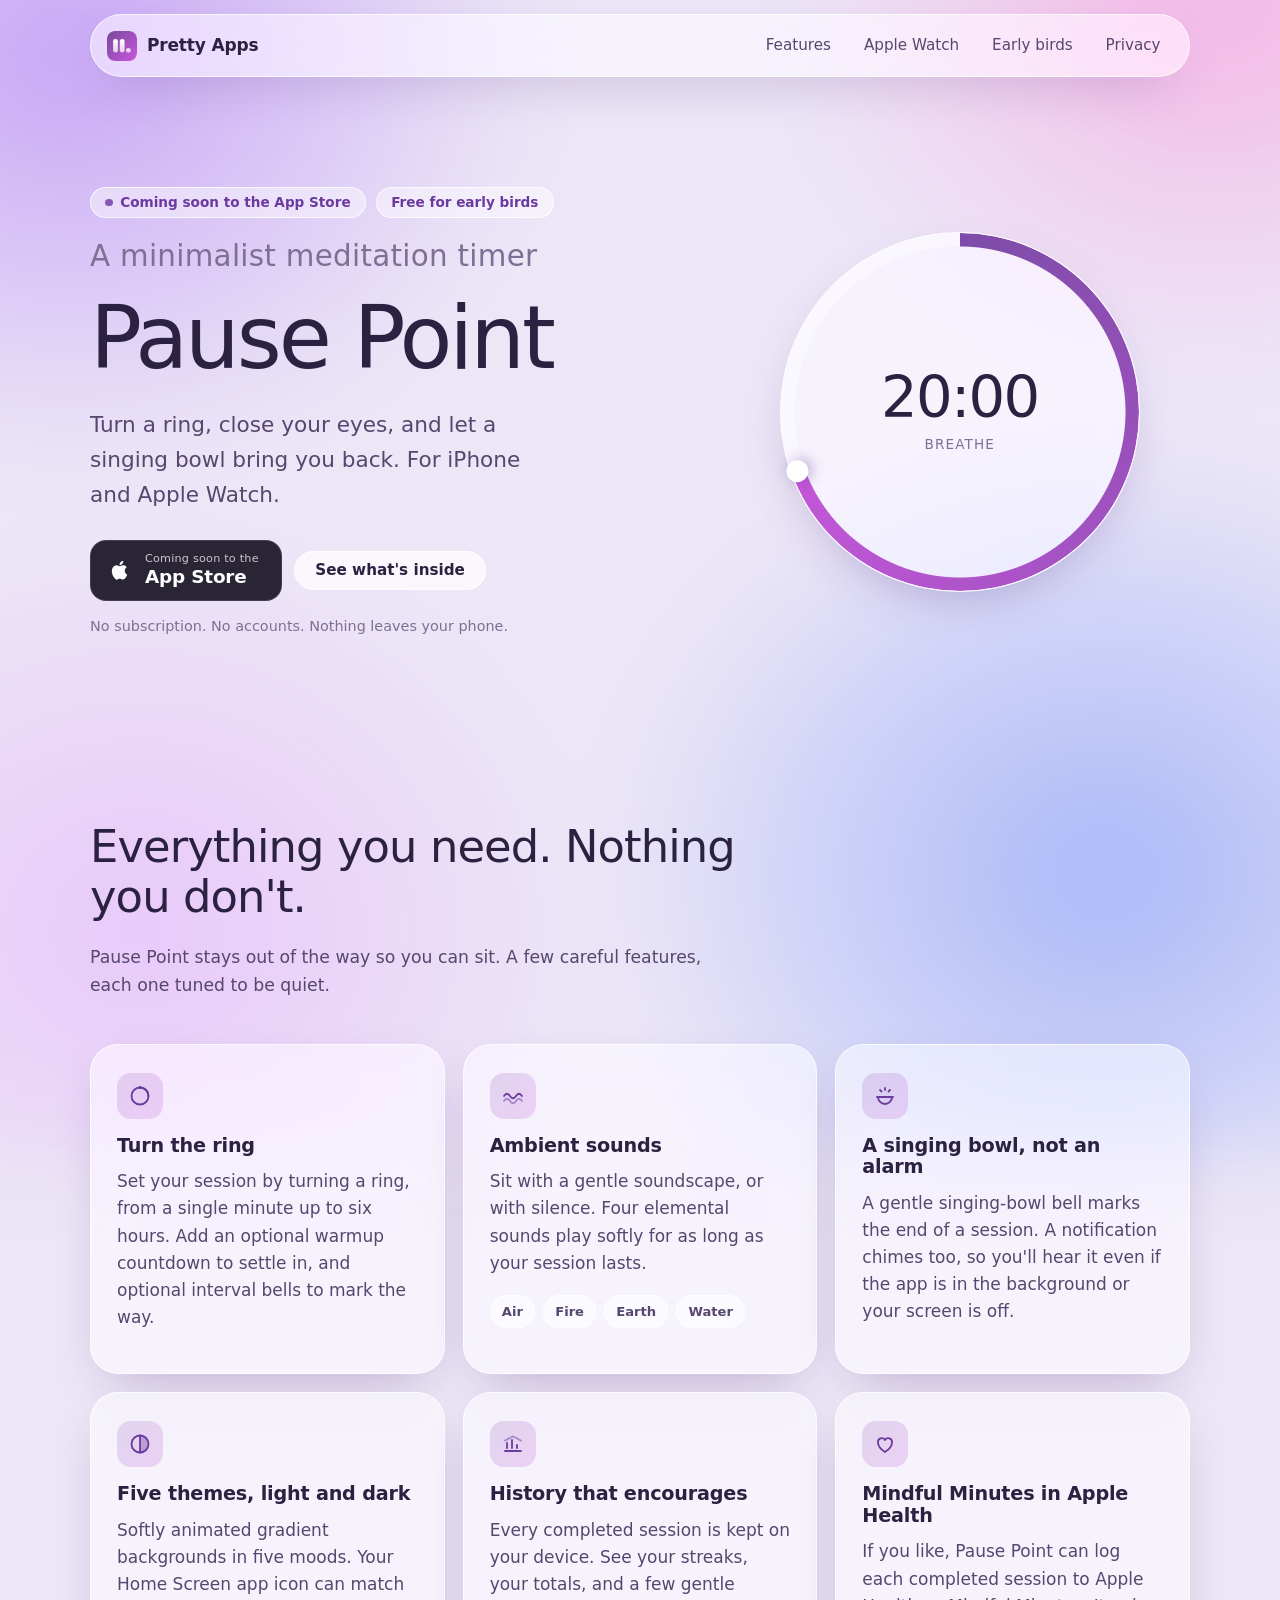
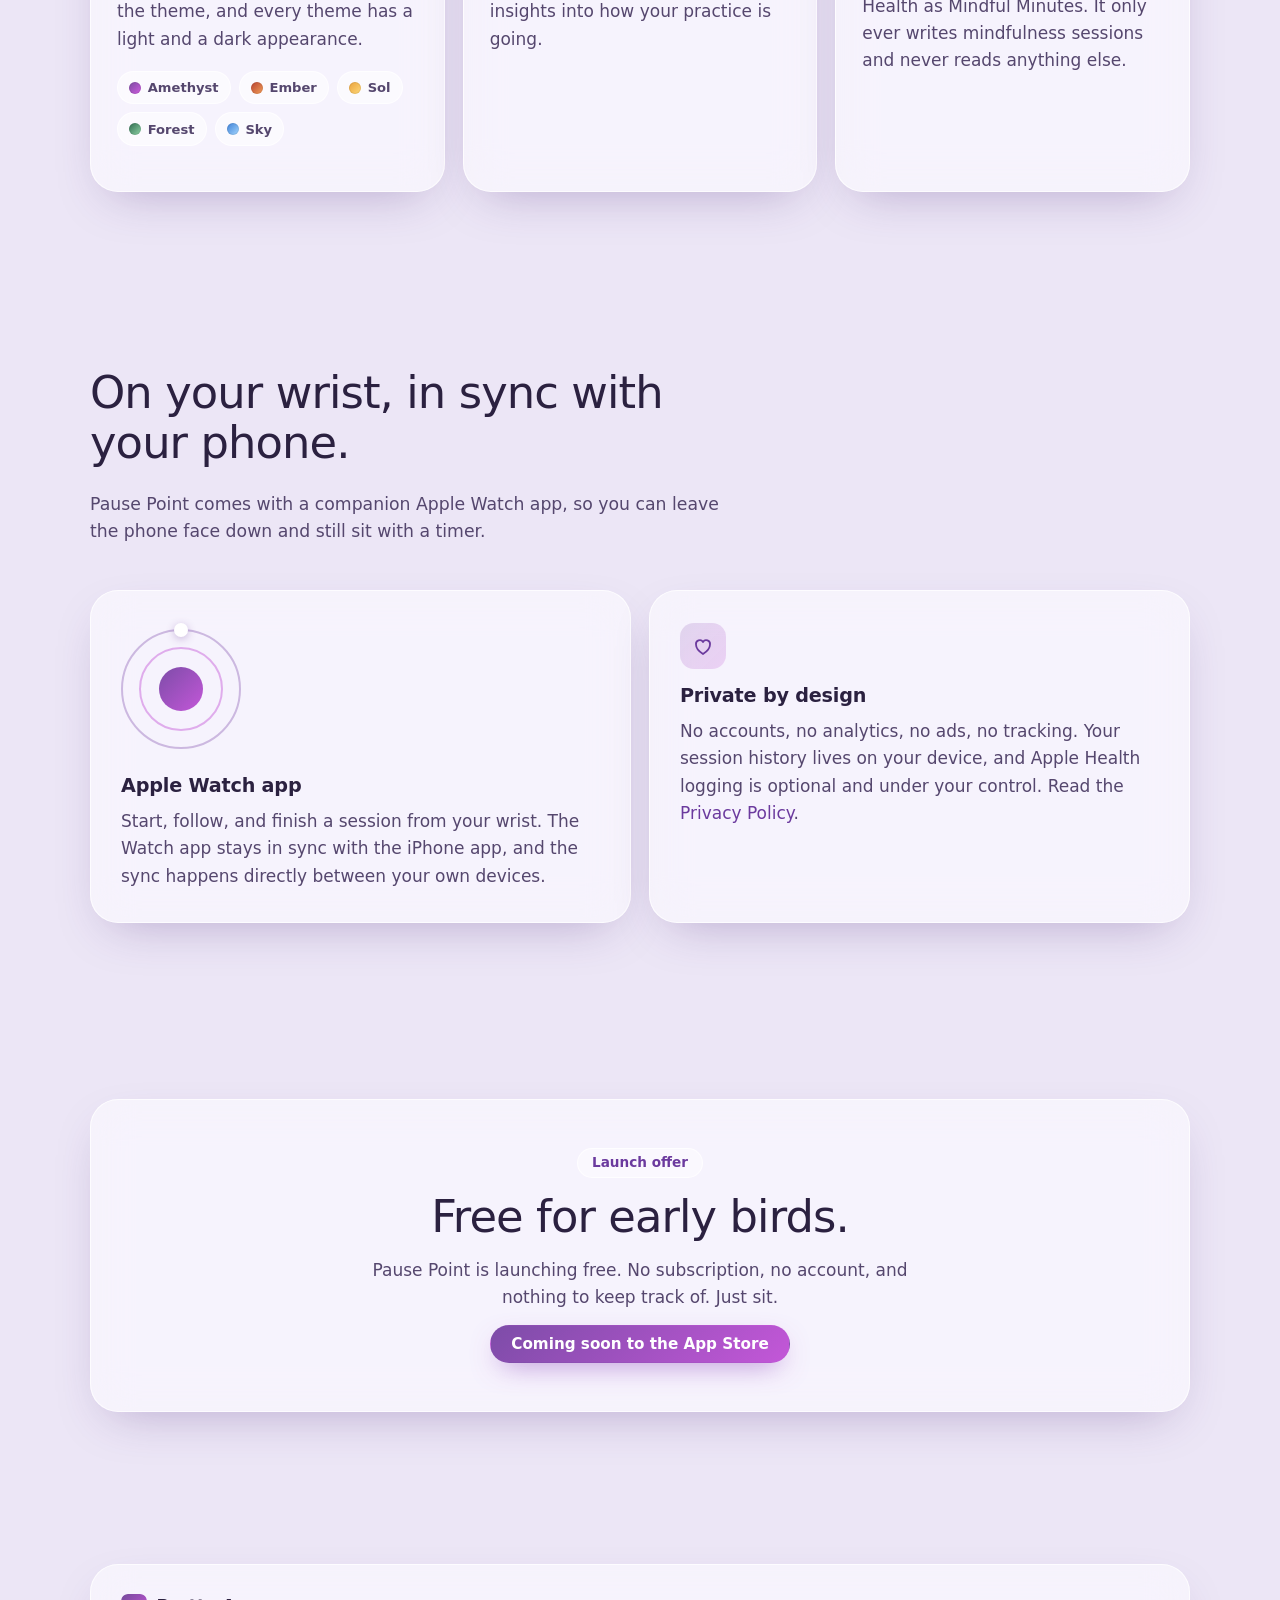
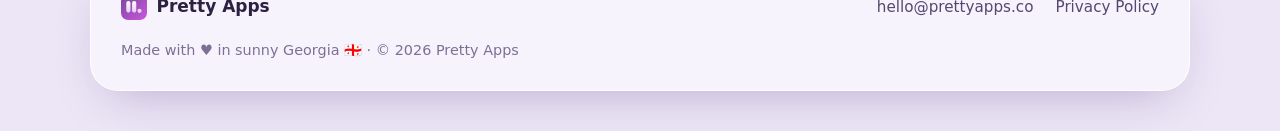
==== index.html @ 63fe417e "Add Pretty Apps site: Pause Point home, privacy policy, 404 Static HTML + CSS marketing site for pre" ====
<!DOCTYPE html>
<html lang="en">
<head>
  <meta charset="utf-8">
  <meta name="viewport" content="width=device-width, initial-scale=1, viewport-fit=cover">
  <title>Pause Point — a minimalist meditation timer for iPhone and Apple Watch · Pretty Apps</title>
  <meta name="description" content="Pause Point is a quiet, minimalist meditation timer for iPhone and Apple Watch. Turn a ring to set your session, add gentle bells and ambient sounds, and let a singing bowl bring you back. Free for early birds.">
  <meta name="theme-color" content="#ece6f6" media="(prefers-color-scheme: light)">
  <meta name="theme-color" content="#1a1327" media="(prefers-color-scheme: dark)">
  <link rel="canonical" href="https://prettyapps.co/">

  <meta property="og:type" content="website">
  <meta property="og:site_name" content="Pretty Apps">
  <meta property="og:title" content="Pause Point — a minimalist meditation timer">
  <meta property="og:description" content="Turn a ring, breathe, and let a singing bowl bring you back. A calm meditation timer for iPhone and Apple Watch. Free for early birds.">
  <meta property="og:url" content="https://prettyapps.co/">
  <meta property="og:image" content="https://prettyapps.co/assets/og-image.png">
  <meta property="og:image:width" content="1200">
  <meta property="og:image:height" content="630">
  <meta name="twitter:card" content="summary_large_image">
  <meta name="twitter:title" content="Pause Point — a minimalist meditation timer">
  <meta name="twitter:description" content="A calm meditation timer for iPhone and Apple Watch. Free for early birds.">
  <meta name="twitter:image" content="https://prettyapps.co/assets/og-image.png">

  <link rel="icon" href="assets/favicon.svg" type="image/svg+xml">
  <link rel="apple-touch-icon" href="assets/apple-touch-icon.png">
  <link rel="stylesheet" href="styles.css">
</head>
<body>
  <div class="mesh" aria-hidden="true"></div>

  <header class="site-header">
    <div class="wrap">
      <nav class="nav glass" id="nav" aria-label="Primary">
        <a class="brand" href="/">
          <img class="brand__mark" src="assets/icon.svg" alt="" width="30" height="30">
          <span>Pretty Apps</span>
        </a>
        <button class="nav__toggle" type="button" aria-expanded="false" aria-controls="nav-links" aria-label="Toggle menu">
          <svg class="icon-menu" viewBox="0 0 24 24" fill="none" stroke="currentColor" stroke-width="2" stroke-linecap="round" aria-hidden="true"><path d="M4 7h16M4 12h16M4 17h16"/></svg>
          <svg class="icon-close" viewBox="0 0 24 24" fill="none" stroke="currentColor" stroke-width="2" stroke-linecap="round" aria-hidden="true"><path d="M6 6l12 12M18 6L6 18"/></svg>
        </button>
        <ul class="nav__links" id="nav-links">
          <li><a href="#features">Features</a></li>
          <li><a href="#watch">Apple Watch</a></li>
          <li><a href="#early-birds">Early birds</a></li>
          <li><a href="privacy.html">Privacy</a></li>
        </ul>
      </nav>
    </div>
  </header>

  <main>
    <!-- Hero -->
    <section class="hero" aria-labelledby="hero-title">
      <div class="wrap hero__grid">
        <div>
          <div class="hero__eyebrow">
            <span class="pill pill--soft"><span class="badge-dot" aria-hidden="true"></span>Coming soon to the App Store</span>
            <span class="pill pill--soft">Free for early birds</span>
          </div>
          <h1 class="hero__title" id="hero-title">
            <small>A minimalist meditation timer</small>
            Pause Point
          </h1>
          <p class="lede">Turn a ring, close your eyes, and let a singing bowl bring you back. For iPhone and Apple Watch.</p>

          <div class="hero__actions">
            <!--
              When Pause Point is live on the App Store, replace the href below with
              the real link (https://apps.apple.com/app/id…) and remove aria-disabled.
            -->
            <a id="app-store-link" class="store-badge" href="#" aria-disabled="true" role="link">
              <svg viewBox="0 0 24 24" fill="currentColor" aria-hidden="true"><path d="M16.37 12.7c-.02-2.2 1.8-3.26 1.88-3.31-1.03-1.5-2.62-1.71-3.19-1.73-1.36-.14-2.65.8-3.34.8-.69 0-1.75-.78-2.88-.76-1.48.02-2.85.86-3.61 2.19-1.54 2.67-.39 6.63 1.11 8.8.73 1.06 1.6 2.25 2.75 2.2 1.1-.04 1.52-.71 2.85-.71 1.33 0 1.71.71 2.88.69 1.19-.02 1.94-1.08 2.67-2.14.84-1.23 1.19-2.42 1.21-2.48-.03-.01-2.32-.89-2.33-3.55zM14.18 6.24c.6-.74 1.01-1.76.9-2.78-.87.04-1.93.58-2.55 1.31-.56.65-1.05 1.7-.92 2.7.97.07 1.96-.49 2.57-1.23z"/></svg>
              <span class="store-badge__text">
                <span class="store-badge__small">Coming soon to the</span>
                <span class="store-badge__big">App Store</span>
              </span>
            </a>
            <a class="pill pill--ghost" href="#features">See what's inside</a>
          </div>
          <p class="hero__note">No subscription. No accounts. Nothing leaves your phone.</p>
        </div>

        <div class="hero__visual" aria-hidden="true">
          <div class="ring glass">
            <div class="ring__track"></div>
            <div class="ring__sweep"></div>
            <div class="ring__knob"></div>
            <div class="ring__face">
              <div class="ring__time">20:00</div>
              <div class="ring__label">Breathe</div>
            </div>
          </div>
        </div>
      </div>
    </section>

    <!-- Features -->
    <section class="section" id="features" aria-labelledby="features-title">
      <div class="wrap">
        <div class="section__head">
          <h2 id="features-title">Everything you need. Nothing you don't.</h2>
          <p>Pause Point stays out of the way so you can sit. A few careful features, each one tuned to be quiet.</p>
        </div>

        <div class="grid">
          <article class="card glass">
            <div class="card__icon" aria-hidden="true">
              <svg viewBox="0 0 24 24" fill="none" stroke="currentColor" stroke-width="1.8" stroke-linecap="round"><circle cx="12" cy="12" r="8.5"/><path d="M12 3.5a8.5 8.5 0 0 1 8.5 8.5"/><circle cx="12" cy="3.5" r="1.4" fill="currentColor" stroke="none"/></svg>
            </div>
            <h3>Turn the ring</h3>
            <p>Set your session by turning a ring, from a single minute up to six hours. Add an optional warmup countdown to settle in, and optional interval bells to mark the way.</p>
          </article>

          <article class="card glass">
            <div class="card__icon" aria-hidden="true">
              <svg viewBox="0 0 24 24" fill="none" stroke="currentColor" stroke-width="1.8" stroke-linecap="round"><path d="M3 12c2-3 4-3 6 0s4 3 6 0 4-3 6 0"/><path d="M3 17c2-3 4-3 6 0s4 3 6 0 4-3 6 0" opacity=".5"/></svg>
            </div>
            <h3>Ambient sounds</h3>
            <p>Sit with a gentle soundscape, or with silence. Four elemental sounds play softly for as long as your session lasts.</p>
            <ul class="chips" aria-label="Available sounds">
              <li>Air</li><li>Fire</li><li>Earth</li><li>Water</li>
            </ul>
          </article>

          <article class="card glass">
            <div class="card__icon" aria-hidden="true">
              <svg viewBox="0 0 24 24" fill="none" stroke="currentColor" stroke-width="1.8" stroke-linecap="round"><path d="M5 13a7 7 0 0 0 14 0H5z"/><path d="M4 13h16"/><path d="M12 6v-2"/><path d="M8.5 7.5 7 6"/><path d="M15.5 7.5 17 6"/></svg>
            </div>
            <h3>A singing bowl, not an alarm</h3>
            <p>A gentle singing-bowl bell marks the end of a session. A notification chimes too, so you'll hear it even if the app is in the background or your screen is off.</p>
          </article>

          <article class="card glass">
            <div class="card__icon" aria-hidden="true">
              <svg viewBox="0 0 24 24" fill="none" stroke="currentColor" stroke-width="1.8" stroke-linecap="round"><circle cx="12" cy="12" r="8.5"/><path d="M12 3.5v17"/><path d="M12 3.5a8.5 8.5 0 0 1 0 17" fill="currentColor" stroke="none" opacity=".35"/></svg>
            </div>
            <h3>Five themes, light and dark</h3>
            <p>Softly animated gradient backgrounds in five moods. Your Home Screen app icon can match the theme, and every theme has a light and a dark appearance.</p>
            <ul class="chips" aria-label="Themes">
              <li><span class="swatch swatch--amethyst" aria-hidden="true"></span>Amethyst</li>
              <li><span class="swatch swatch--ember" aria-hidden="true"></span>Ember</li>
              <li><span class="swatch swatch--sol" aria-hidden="true"></span>Sol</li>
              <li><span class="swatch swatch--forest" aria-hidden="true"></span>Forest</li>
              <li><span class="swatch swatch--sky" aria-hidden="true"></span>Sky</li>
            </ul>
          </article>

          <article class="card glass">
            <div class="card__icon" aria-hidden="true">
              <svg viewBox="0 0 24 24" fill="none" stroke="currentColor" stroke-width="1.8" stroke-linecap="round"><path d="M4 19h16"/><path d="M6 16v-5"/><path d="M11 16V8"/><path d="M16 16v-3"/><path d="M4 8.5C7 7 9 5.5 12 4.5c3 1 5 2.5 8 4" opacity=".5"/></svg>
            </div>
            <h3>History that encourages</h3>
            <p>Every completed session is kept on your device. See your streaks, your totals, and a few gentle insights into how your practice is going.</p>
          </article>

          <article class="card glass">
            <div class="card__icon" aria-hidden="true">
              <svg viewBox="0 0 24 24" fill="none" stroke="currentColor" stroke-width="1.8" stroke-linecap="round" stroke-linejoin="round"><path d="M12 20s-7-4.4-7-9.5A3.8 3.8 0 0 1 12 8a3.8 3.8 0 0 1 7 2.5C19 15.6 12 20 12 20z"/></svg>
            </div>
            <h3>Mindful Minutes in Apple Health</h3>
            <p>If you like, Pause Point can log each completed session to Apple Health as Mindful Minutes. It only ever writes mindfulness sessions and never reads anything else.</p>
          </article>
        </div>
      </div>
    </section>

    <!-- Watch + Health -->
    <section class="section" id="watch" aria-labelledby="watch-title">
      <div class="wrap">
        <div class="section__head">
          <h2 id="watch-title">On your wrist, in sync with your phone.</h2>
          <p>Pause Point comes with a companion Apple Watch app, so you can leave the phone face down and still sit with a timer.</p>
        </div>

        <div class="split">
          <article class="card glass">
            <div class="orbit" aria-hidden="true">
              <span class="orbit__c"></span>
              <span class="orbit__c"></span>
              <span class="orbit__c"></span>
              <span class="orbit__dot"></span>
            </div>
            <h3>Apple Watch app</h3>
            <p>Start, follow, and finish a session from your wrist. The Watch app stays in sync with the iPhone app, and the sync happens directly between your own devices.</p>
          </article>

          <article class="card glass">
            <div class="card__icon" aria-hidden="true">
              <svg viewBox="0 0 24 24" fill="none" stroke="currentColor" stroke-width="1.8" stroke-linecap="round" stroke-linejoin="round"><path d="M12 20s-7-4.4-7-9.5A3.8 3.8 0 0 1 12 8a3.8 3.8 0 0 1 7 2.5C19 15.6 12 20 12 20z"/></svg>
            </div>
            <h3>Private by design</h3>
            <p>No accounts, no analytics, no ads, no tracking. Your session history lives on your device, and Apple Health logging is optional and under your control. Read the <a href="privacy.html">Privacy Policy</a>.</p>
          </article>
        </div>
      </div>
    </section>

    <!-- Early birds -->
    <section class="section" id="early-birds" aria-labelledby="early-title">
      <div class="wrap">
        <div class="callout glass">
          <span class="pill pill--soft">Launch offer</span>
          <h2 id="early-title">Free for early birds.</h2>
          <p>Pause Point is launching free. No subscription, no account, and nothing to keep track of. Just sit.</p>
          <a class="pill pill--primary" href="#app-store-link">Coming soon to the App Store</a>
        </div>
      </div>
    </section>
  </main>

  <footer class="site-footer">
    <div class="wrap">
      <div class="footer glass">
        <div class="footer__brand">
          <img src="assets/icon.svg" alt="" width="26" height="26" style="border-radius:7px">
          <span>Pretty Apps</span>
        </div>
        <ul class="footer__links">
          <li><a href="mailto:hello@prettyapps.co">hello@prettyapps.co</a></li>
          <li><a href="privacy.html">Privacy Policy</a></li>
        </ul>
        <p class="footer__made">Made with ♥ in sunny Georgia 🇬🇪 · © <span id="year">2026</span> Pretty Apps</p>
      </div>
    </div>
  </footer>

  <script>
    (function () {
      var nav = document.getElementById('nav');
      var btn = nav.querySelector('.nav__toggle');
      btn.addEventListener('click', function () {
        var open = nav.classList.toggle('is-open');
        btn.setAttribute('aria-expanded', open ? 'true' : 'false');
      });
      nav.querySelectorAll('.nav__links a').forEach(function (a) {
        a.addEventListener('click', function () {
          nav.classList.remove('is-open');
          btn.setAttribute('aria-expanded', 'false');
        });
      });
      document.getElementById('year').textContent = new Date().getFullYear();
    })();
  </script>
</body>
</html>
---- styles.css ----
/* ==========================================================================
   Pretty Apps — shared stylesheet
   Pure CSS, no build step. System font stacks only.
   ========================================================================== */

:root {
  --font: ui-rounded, -apple-system, BlinkMacSystemFont, "SF Pro Rounded", "SF Pro Text",
          "Helvetica Neue", "Segoe UI", Roboto, system-ui, sans-serif;

  --bg: #ece6f6;
  --ink: #2b2140;
  --ink-soft: #55476e;
  --ink-muted: #7d7094;
  --accent: #8a4dc4;
  --accent-deep: #6b3a9e;
  --accent-soft: #c9a7e6;

  --glass: rgba(255, 255, 255, 0.52);
  --glass-strong: rgba(255, 255, 255, 0.72);
  --glass-border: rgba(255, 255, 255, 0.75);
  --glass-shadow: 0 18px 50px -20px rgba(74, 40, 120, 0.35);

  --blob-1: #c6a6f2;
  --blob-2: #f2b8e6;
  --blob-3: #a9b8f5;
  --blob-4: #e7c8f7;

  --radius: 28px;
  --radius-sm: 18px;
  --max: 1100px;
  --pad: clamp(20px, 5vw, 48px);
}

@media (prefers-color-scheme: dark) {
  :root {
    --bg: #1a1327;
    --ink: #f1eaf9;
    --ink-soft: #cdbfe0;
    --ink-muted: #9f90b8;
    --accent: #c99cf3;
    --accent-deep: #e2c6ff;
    --accent-soft: #6b4a9c;

    --glass: rgba(255, 255, 255, 0.07);
    --glass-strong: rgba(255, 255, 255, 0.11);
    --glass-border: rgba(255, 255, 255, 0.16);
    --glass-shadow: 0 18px 50px -20px rgba(0, 0, 0, 0.6);

    --blob-1: #5a3a92;
    --blob-2: #7a3a80;
    --blob-3: #3a3f8c;
    --blob-4: #4c2f75;
  }
}

/* --------------------------------------------------------------------------
   Base
   -------------------------------------------------------------------------- */

*, *::before, *::after { box-sizing: border-box; }

html {
  scroll-behavior: smooth;
  -webkit-text-size-adjust: 100%;
}

body {
  margin: 0;
  font-family: var(--font);
  font-size: 17px;
  line-height: 1.6;
  color: var(--ink);
  background: var(--bg);
  -webkit-font-smoothing: antialiased;
  overflow-x: hidden;
  min-height: 100vh;
  position: relative;
}

/* Soft mesh gradient, painted once behind everything and slowly drifting. */
.mesh {
  position: fixed;
  inset: -20vmax;
  z-index: -1;
  pointer-events: none;
  background:
    radial-gradient(38% 42% at 18% 22%, var(--blob-1) 0%, transparent 70%),
    radial-gradient(34% 38% at 82% 18%, var(--blob-2) 0%, transparent 70%),
    radial-gradient(40% 44% at 76% 80%, var(--blob-3) 0%, transparent 70%),
    radial-gradient(36% 40% at 22% 84%, var(--blob-4) 0%, transparent 70%),
    var(--bg);
  filter: blur(40px) saturate(1.05);
  animation: drift 28s ease-in-out infinite alternate;
  will-change: transform;
}

@keyframes drift {
  0%   { transform: translate3d(0, 0, 0) scale(1) rotate(0deg); }
  50%  { transform: translate3d(2vmax, -1.5vmax, 0) scale(1.06) rotate(2deg); }
  100% { transform: translate3d(-2vmax, 1.5vmax, 0) scale(1.03) rotate(-2deg); }
}

@media (prefers-reduced-motion: reduce) {
  .mesh, .ring__sweep, .ring__knob { animation: none !important; }
  html { scroll-behavior: auto; }
}

h1, h2, h3 {
  font-weight: 500;
  letter-spacing: -0.02em;
  line-height: 1.12;
  margin: 0 0 0.5em;
}

h1 { font-size: clamp(2.8rem, 8vw, 5.4rem); font-weight: 300; letter-spacing: -0.035em; }
h2 { font-size: clamp(1.9rem, 4.5vw, 2.8rem); font-weight: 300; }
h3 { font-size: 1.2rem; font-weight: 600; letter-spacing: -0.01em; }

p { margin: 0 0 1em; }
a { color: var(--accent-deep); text-decoration: none; }
a:hover { text-decoration: underline; text-underline-offset: 3px; }

:focus-visible {
  outline: 3px solid var(--accent);
  outline-offset: 3px;
  border-radius: 6px;
}

.wrap {
  width: min(100% - 2 * var(--pad), var(--max));
  margin-inline: auto;
}

.muted { color: var(--ink-muted); }
.lede {
  font-size: clamp(1.1rem, 2.3vw, 1.35rem);
  color: var(--ink-soft);
  max-width: 34ch;
  font-weight: 400;
}

.visually-hidden {
  position: absolute !important;
  width: 1px; height: 1px;
  overflow: hidden; clip: rect(0 0 0 0);
  white-space: nowrap;
}

/* --------------------------------------------------------------------------
   Glass
   -------------------------------------------------------------------------- */

.glass {
  background: var(--glass);
  border: 1px solid var(--glass-border);
  border-radius: var(--radius);
  box-shadow: var(--glass-shadow);
  -webkit-backdrop-filter: blur(22px) saturate(1.3);
  backdrop-filter: blur(22px) saturate(1.3);
}

/* --------------------------------------------------------------------------
   Pills & buttons
   -------------------------------------------------------------------------- */

.pill {
  display: inline-flex;
  align-items: center;
  gap: 0.55em;
  padding: 0.7em 1.35em;
  border-radius: 999px;
  font-weight: 600;
  font-size: 0.95rem;
  line-height: 1;
  border: 1px solid transparent;
  white-space: nowrap;
  transition: transform 0.2s ease, box-shadow 0.2s ease, background 0.2s ease;
}
.pill:hover { text-decoration: none; transform: translateY(-1px); }

.pill--primary {
  color: #fff;
  background: linear-gradient(135deg, #7d4ca8, #c357d8);
  box-shadow: 0 10px 28px -10px rgba(140, 70, 190, 0.7);
}
.pill--primary:hover { box-shadow: 0 14px 32px -10px rgba(140, 70, 190, 0.8); }

.pill--ghost {
  color: var(--ink);
  background: var(--glass-strong);
  border-color: var(--glass-border);
}

.pill--soft {
  color: var(--accent-deep);
  background: rgba(255, 255, 255, 0.45);
  border-color: var(--glass-border);
  font-size: 0.85rem;
  padding: 0.55em 1.05em;
}
@media (prefers-color-scheme: dark) {
  .pill--soft { background: rgba(255, 255, 255, 0.09); }
}

.pill svg { width: 1.15em; height: 1.15em; flex: none; }

.badge-dot {
  width: 0.55em; height: 0.55em; border-radius: 50%;
  background: currentColor; opacity: 0.8;
}

/* --------------------------------------------------------------------------
   Header / nav
   -------------------------------------------------------------------------- */

.site-header {
  position: sticky;
  top: 0;
  z-index: 10;
  padding: 14px 0;
}

.nav {
  display: flex;
  align-items: center;
  justify-content: space-between;
  gap: 16px;
  padding: 10px 14px 10px 16px;
  border-radius: 999px;
}

.brand {
  display: inline-flex;
  align-items: center;
  gap: 10px;
  color: var(--ink);
  font-weight: 600;
  letter-spacing: -0.01em;
}
.brand:hover { text-decoration: none; }
.brand__mark { width: 30px; height: 30px; border-radius: 8px; flex: none; }

.nav__links {
  display: flex;
  align-items: center;
  gap: 4px;
  list-style: none;
  margin: 0; padding: 0;
}
.nav__links a {
  display: inline-block;
  padding: 0.55em 0.95em;
  border-radius: 999px;
  color: var(--ink-soft);
  font-weight: 500;
  font-size: 0.95rem;
}
.nav__links a:hover,
.nav__links a[aria-current="page"] {
  color: var(--ink);
  background: rgba(255, 255, 255, 0.5);
  text-decoration: none;
}
@media (prefers-color-scheme: dark) {
  .nav__links a:hover,
  .nav__links a[aria-current="page"] { background: rgba(255, 255, 255, 0.1); }
}

.nav__toggle {
  display: none;
  appearance: none;
  border: 0;
  background: transparent;
  color: var(--ink);
  width: 42px; height: 42px;
  border-radius: 50%;
  cursor: pointer;
  align-items: center;
  justify-content: center;
}
.nav__toggle svg { width: 22px; height: 22px; }
.nav__toggle .icon-close { display: none; }
.nav__toggle[aria-expanded="true"] .icon-menu { display: none; }
.nav__toggle[aria-expanded="true"] .icon-close { display: block; }

@media (max-width: 680px) {
  .nav { flex-wrap: wrap; border-radius: 26px; }
  .nav__toggle { display: inline-flex; }
  .nav__links {
    display: none;
    flex-direction: column;
    align-items: stretch;
    width: 100%;
    padding: 6px 0 4px;
    border-top: 1px solid var(--glass-border);
    margin-top: 6px;
  }
  .nav__links a { display: block; padding: 0.8em 1em; }
  .nav.is-open .nav__links { display: flex; }
}

/* --------------------------------------------------------------------------
   Hero
   -------------------------------------------------------------------------- */

.hero {
  padding: clamp(40px, 8vw, 96px) 0 clamp(48px, 8vw, 96px);
}

.hero__grid {
  display: grid;
  grid-template-columns: 1.1fr 0.9fr;
  align-items: center;
  gap: clamp(32px, 6vw, 80px);
}

.hero__eyebrow {
  display: flex;
  flex-wrap: wrap;
  gap: 10px;
  margin-bottom: 22px;
}

.hero__title { margin-bottom: 0.25em; }
.hero__title small {
  display: block;
  font-size: 0.34em;
  font-weight: 500;
  letter-spacing: 0.01em;
  color: var(--ink-muted);
  margin-bottom: 0.6em;
}

.hero__actions {
  display: flex;
  flex-wrap: wrap;
  align-items: center;
  gap: 12px;
  margin-top: 28px;
}

.hero__note {
  font-size: 0.9rem;
  color: var(--ink-muted);
  margin: 14px 0 0;
}

/* App Store badge — swap href on #app-store-link when the app is live. */
.store-badge {
  display: inline-flex;
  align-items: center;
  gap: 12px;
  padding: 12px 22px 12px 16px;
  border-radius: 16px;
  color: #fff;
  background: #1a1523;
  border: 1px solid rgba(255, 255, 255, 0.12);
  line-height: 1.1;
  transition: transform 0.2s ease, opacity 0.2s ease;
}
.store-badge:hover { text-decoration: none; transform: translateY(-1px); }
.store-badge svg { width: 26px; height: 26px; }
.store-badge__text { display: flex; flex-direction: column; gap: 2px; }
.store-badge__small { font-size: 0.7rem; opacity: 0.75; letter-spacing: 0.02em; }
.store-badge__big { font-size: 1.15rem; font-weight: 600; letter-spacing: -0.01em; }
.store-badge[aria-disabled="true"] { cursor: default; opacity: 0.92; }
.store-badge[aria-disabled="true"]:hover { transform: none; }

/* The timer ring */
.hero__visual {
  display: grid;
  place-items: center;
}

.ring {
  --size: clamp(240px, 32vw, 360px);
  position: relative;
  width: var(--size);
  height: var(--size);
  border-radius: 50%;
  display: grid;
  place-items: center;
  padding: clamp(28px, 4vw, 44px);
}

.ring__track,
.ring__sweep {
  position: absolute;
  inset: 0;
  border-radius: 50%;
}

.ring__track {
  background: conic-gradient(rgba(255,255,255,0.65) 0 100%);
  -webkit-mask: radial-gradient(farthest-side, transparent calc(100% - 14px), #000 calc(100% - 13px));
          mask: radial-gradient(farthest-side, transparent calc(100% - 14px), #000 calc(100% - 13px));
  opacity: 0.55;
}
@media (prefers-color-scheme: dark) {
  .ring__track { background: rgba(255,255,255,0.18); }
}

.ring__sweep {
  background: conic-gradient(from 0deg, #7d4ca8 0deg, #c357d8 var(--deg, 250deg), transparent var(--deg, 250deg));
  -webkit-mask: radial-gradient(farthest-side, transparent calc(100% - 14px), #000 calc(100% - 13px));
          mask: radial-gradient(farthest-side, transparent calc(100% - 14px), #000 calc(100% - 13px));
  animation: sweep 9s cubic-bezier(0.65, 0, 0.35, 1) infinite alternate;
}

@keyframes sweep {
  from { --deg: 40deg; }
  to   { --deg: 300deg; }
}

.ring__knob {
  position: absolute;
  top: 50%; left: 50%;
  width: 22px; height: 22px;
  margin: -11px 0 0 -11px;
  border-radius: 50%;
  background: #fff;
  box-shadow: 0 4px 14px rgba(90, 40, 140, 0.35);
  transform: rotate(var(--deg, 250deg)) translateY(calc(var(--size) / -2 + 7px));
  animation: sweep 9s cubic-bezier(0.65, 0, 0.35, 1) infinite alternate;
}

.ring__face {
  text-align: center;
  padding: 24px;
}

.ring__time {
  font-size: clamp(2.4rem, 6vw, 3.6rem);
  font-weight: 200;
  letter-spacing: -0.03em;
  line-height: 1;
  font-variant-numeric: tabular-nums;
}
.ring__label {
  margin-top: 8px;
  font-size: 0.85rem;
  color: var(--ink-muted);
  letter-spacing: 0.08em;
  text-transform: uppercase;
}

/* Registered <deg> so the conic angle can animate in supporting browsers. */
@property --deg {
  syntax: "<angle>";
  inherits: false;
  initial-value: 250deg;
}

@media (max-width: 860px) {
  .hero__grid { grid-template-columns: 1fr; }
  .hero__visual { order: -1; }
  .ring { --size: clamp(200px, 56vw, 280px); }
}

/* --------------------------------------------------------------------------
   Sections
   -------------------------------------------------------------------------- */

.section { padding: clamp(36px, 7vw, 88px) 0; }

.section__head {
  max-width: 60ch;
  margin-bottom: clamp(24px, 4vw, 44px);
}
.section__head p {
  color: var(--ink-soft);
  font-size: 1.08rem;
}

.grid {
  display: grid;
  grid-template-columns: repeat(auto-fit, minmax(min(100%, 280px), 1fr));
  gap: 18px;
}

.card {
  padding: 28px 26px;
  display: flex;
  flex-direction: column;
  gap: 12px;
}
.card p { margin: 0; color: var(--ink-soft); }
.card h3 { margin: 0; }

.card__icon {
  width: 46px; height: 46px;
  border-radius: 14px;
  display: grid;
  place-items: center;
  background: linear-gradient(135deg, rgba(125, 76, 168, 0.18), rgba(195, 87, 216, 0.22));
  color: var(--accent-deep);
  margin-bottom: 4px;
}
.card__icon svg { width: 24px; height: 24px; }

.chips {
  display: flex;
  flex-wrap: wrap;
  gap: 8px;
  margin-top: 6px;
  padding: 0;
  list-style: none;
}
.chips li {
  font-size: 0.82rem;
  font-weight: 600;
  padding: 0.4em 0.85em;
  border-radius: 999px;
  background: rgba(255,255,255,0.55);
  border: 1px solid var(--glass-border);
  color: var(--ink-soft);
  display: inline-flex;
  align-items: center;
  gap: 0.5em;
}
@media (prefers-color-scheme: dark) {
  .chips li { background: rgba(255,255,255,0.08); }
}

.swatch {
  width: 12px; height: 12px;
  border-radius: 50%;
  flex: none;
  box-shadow: inset 0 0 0 1px rgba(0,0,0,0.08);
}
.swatch--amethyst { background: linear-gradient(135deg, #7a4aa0, #cf5de0); }
.swatch--ember    { background: linear-gradient(135deg, #b6402f, #f2a05a); }
.swatch--sol      { background: linear-gradient(135deg, #e9a13b, #ffd97a); }
.swatch--forest   { background: linear-gradient(135deg, #2f6b4f, #8fd3a6); }
.swatch--sky      { background: linear-gradient(135deg, #3c7fd6, #a6d8ff); }

/* Two-column feature rows (Watch / Health) */
.split {
  display: grid;
  grid-template-columns: 1fr 1fr;
  gap: 18px;
}
@media (max-width: 760px) { .split { grid-template-columns: 1fr; } }

.split .card { padding: 32px 30px; }

/* Decorative circles for the Watch card */
.orbit {
  position: relative;
  width: 120px; height: 120px;
  margin: 6px 0 14px;
}
.orbit__c {
  position: absolute;
  border-radius: 50%;
  border: 2px solid rgba(125, 76, 168, 0.35);
}
.orbit__c:nth-child(1) { inset: 0; }
.orbit__c:nth-child(2) { inset: 18px; border-color: rgba(195, 87, 216, 0.45); }
.orbit__c:nth-child(3) { inset: 38px; background: linear-gradient(135deg, #7d4ca8, #c357d8); border: 0; }
.orbit__dot {
  position: absolute;
  width: 14px; height: 14px;
  border-radius: 50%;
  background: #fff;
  box-shadow: 0 2px 8px rgba(90,40,140,0.3);
  top: -6px; left: 50%;
  margin-left: -7px;
}

/* Early-bird callout */
.callout {
  padding: clamp(28px, 5vw, 48px);
  text-align: center;
  display: flex;
  flex-direction: column;
  align-items: center;
  gap: 14px;
}
.callout h2 { margin: 0; }
.callout p { max-width: 52ch; color: var(--ink-soft); margin: 0; }

/* --------------------------------------------------------------------------
   Footer
   -------------------------------------------------------------------------- */

.site-footer {
  padding: clamp(28px, 6vw, 64px) 0 40px;
}

.footer {
  padding: 28px 30px;
  display: grid;
  grid-template-columns: 1fr auto;
  align-items: center;
  gap: 18px 32px;
}
.footer__brand { display: flex; align-items: center; gap: 10px; font-weight: 600; }
.footer__links {
  display: flex; flex-wrap: wrap; gap: 6px 22px;
  list-style: none; margin: 0; padding: 0;
  font-size: 0.95rem;
}
.footer__links a { color: var(--ink-soft); }
.footer__made {
  grid-column: 1 / -1;
  margin: 0;
  font-size: 0.9rem;
  color: var(--ink-muted);
}
@media (max-width: 560px) {
  .footer { grid-template-columns: 1fr; }
}

/* --------------------------------------------------------------------------
   Document pages (privacy, 404)
   -------------------------------------------------------------------------- */

.doc {
  max-width: 72ch;
  margin: clamp(24px, 5vw, 56px) auto clamp(48px, 8vw, 96px);
  padding: clamp(28px, 5vw, 56px);
}
.doc h1 {
  font-size: clamp(2.2rem, 6vw, 3.4rem);
  margin-bottom: 0.2em;
}
.doc h2 {
  font-size: 1.45rem;
  font-weight: 600;
  margin: 2em 0 0.6em;
  letter-spacing: -0.015em;
}
.doc p, .doc li { color: var(--ink-soft); }
.doc ul { padding-left: 1.2em; }
.doc li { margin-bottom: 0.4em; }
.doc strong { color: var(--ink); font-weight: 600; }
.doc__meta {
  color: var(--ink-muted);
  font-size: 0.95rem;
  margin-bottom: 1.8em;
}

.toc {
  padding: 18px 22px;
  border-radius: var(--radius-sm);
  background: rgba(255,255,255,0.4);
  border: 1px solid var(--glass-border);
  margin: 0 0 1.5em;
}
@media (prefers-color-scheme: dark) { .toc { background: rgba(255,255,255,0.06); } }
.toc strong { display: block; margin-bottom: 8px; font-size: 0.9rem; letter-spacing: 0.06em; text-transform: uppercase; color: var(--ink-muted); }
.toc ol {
  margin: 0; padding-left: 1.3em;
  columns: 2; column-gap: 24px;
}
.toc li { margin: 0 0 0.3em; break-inside: avoid; }
@media (max-width: 520px) { .toc ol { columns: 1; } }

.summary {
  padding: 20px 24px;
  border-radius: var(--radius-sm);
  background: linear-gradient(135deg, rgba(125, 76, 168, 0.14), rgba(195, 87, 216, 0.16));
  border: 1px solid var(--glass-border);
  margin: 0 0 1.5em;
}
.summary p { margin: 0; color: var(--ink); }

/* 404 */
.notfound {
  text-align: center;
  align-items: center;
  display: flex;
  flex-direction: column;
  gap: 8px;
}
.notfound .ring { --size: 180px; margin-bottom: 20px; padding: 20px; }
.notfound .ring__time { font-size: 2.6rem; }
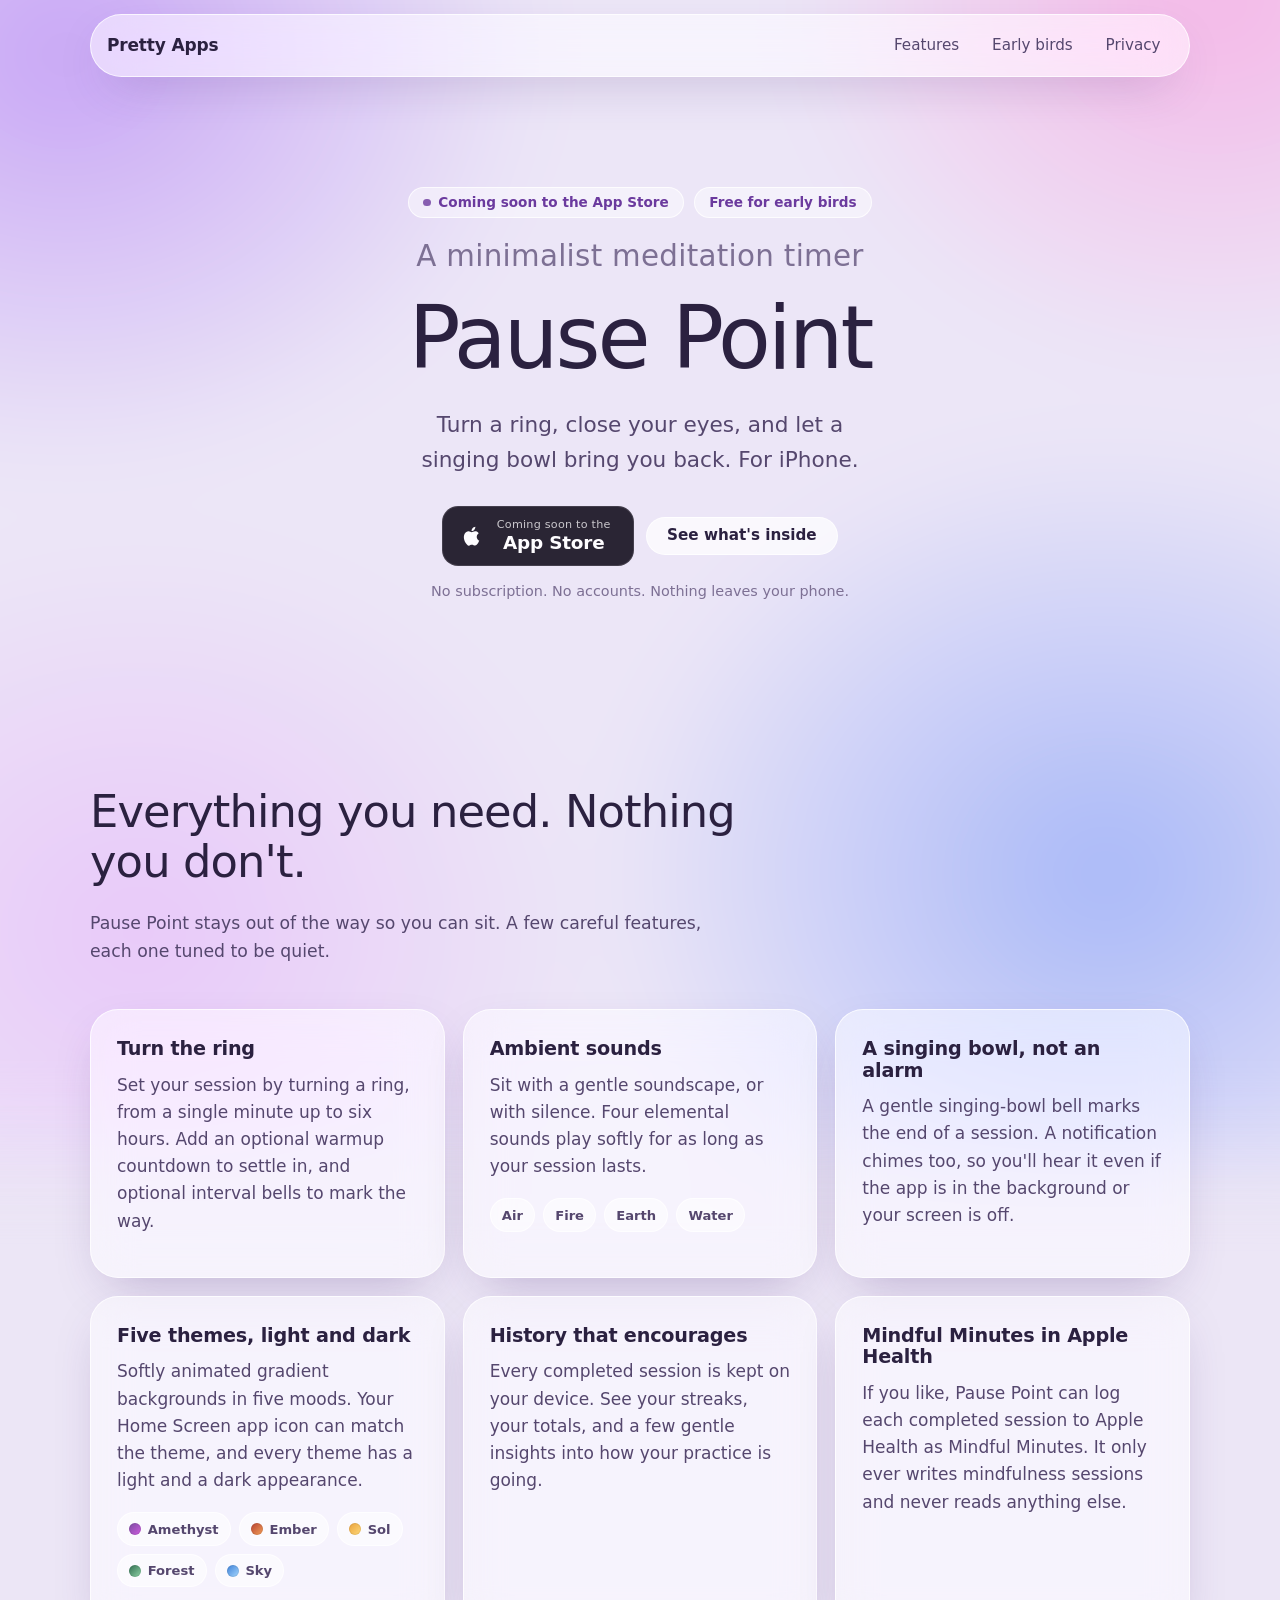
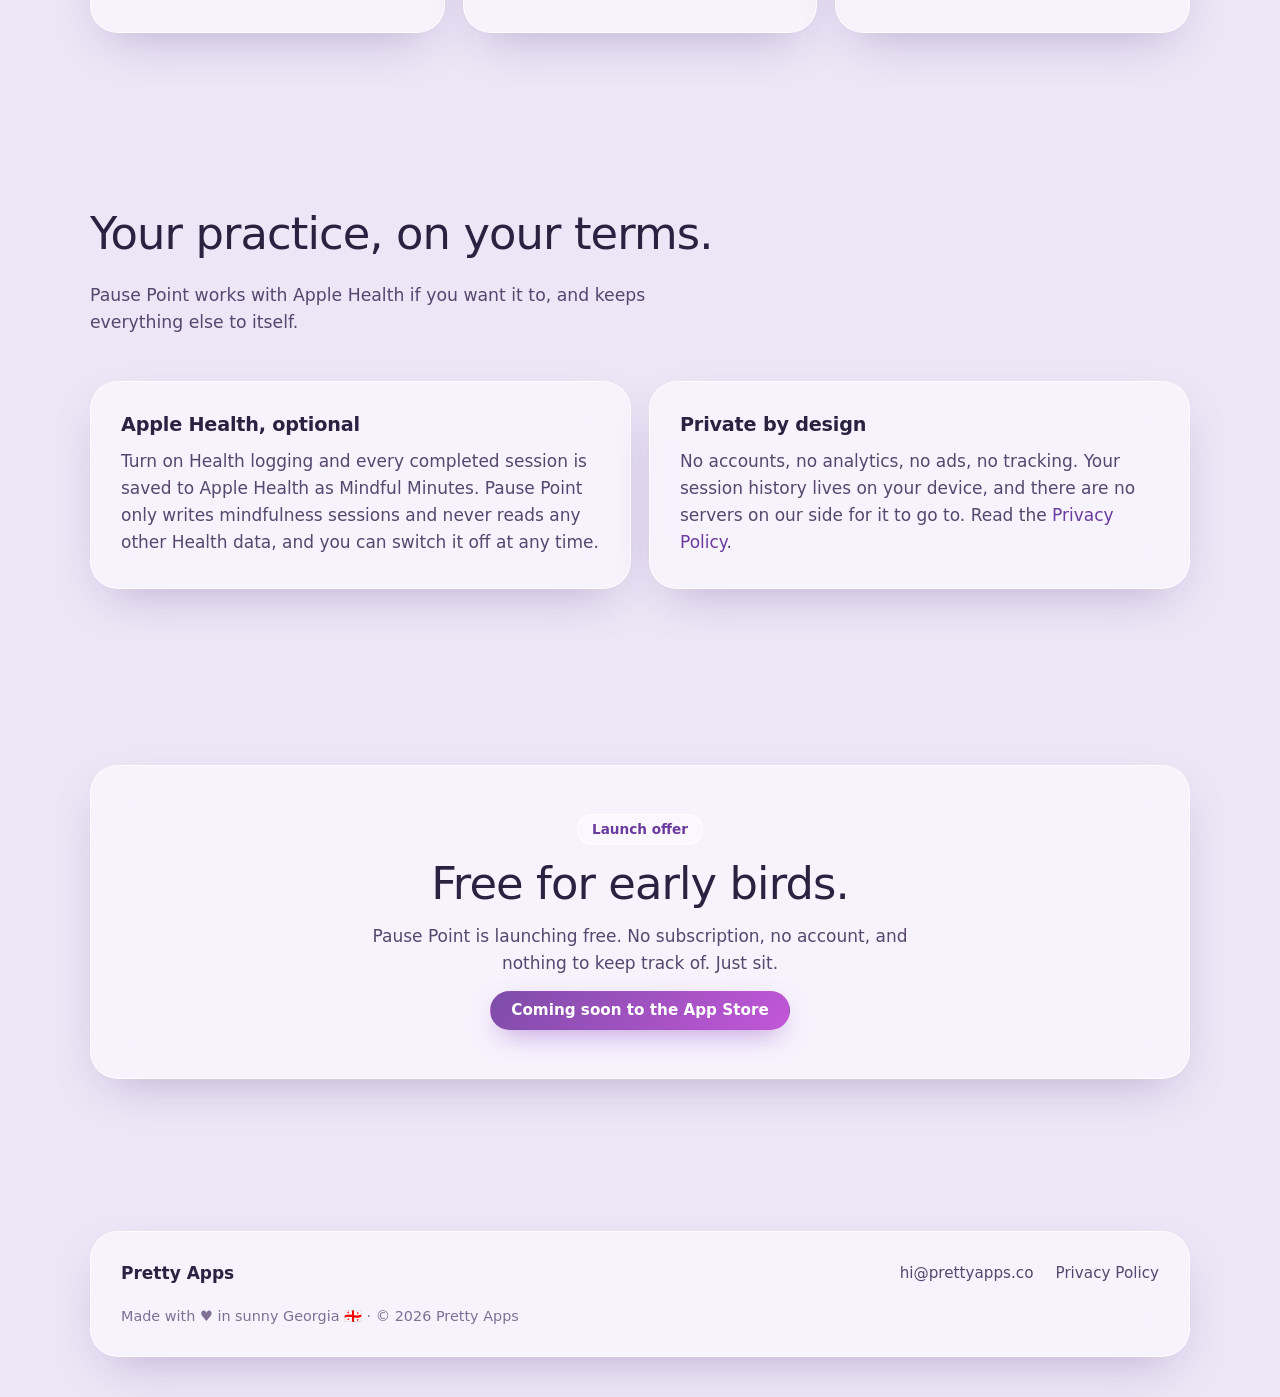
==== commit cec335e1: "Simplify hero and cards, drop Watch references, switch contact to hi@ - Remove the animated timer ri" ====
--- a/index.html
+++ b/index.html
@@ -3,8 +3,8 @@
 <head>
   <meta charset="utf-8">
   <meta name="viewport" content="width=device-width, initial-scale=1, viewport-fit=cover">
-  <title>Pause Point — a minimalist meditation timer for iPhone and Apple Watch · Pretty Apps</title>
-  <meta name="description" content="Pause Point is a quiet, minimalist meditation timer for iPhone and Apple Watch. Turn a ring to set your session, add gentle bells and ambient sounds, and let a singing bowl bring you back. Free for early birds.">
+  <title>Pause Point — a minimalist meditation timer for iPhone · Pretty Apps</title>
+  <meta name="description" content="Pause Point is a quiet, minimalist meditation timer for iPhone. Turn a ring to set your session, add gentle bells and ambient sounds, and let a singing bowl bring you back. Free for early birds.">
   <meta name="theme-color" content="#ece6f6" media="(prefers-color-scheme: light)">
   <meta name="theme-color" content="#1a1327" media="(prefers-color-scheme: dark)">
   <link rel="canonical" href="https://prettyapps.co/">
@@ -12,14 +12,14 @@
   <meta property="og:type" content="website">
   <meta property="og:site_name" content="Pretty Apps">
   <meta property="og:title" content="Pause Point — a minimalist meditation timer">
-  <meta property="og:description" content="Turn a ring, breathe, and let a singing bowl bring you back. A calm meditation timer for iPhone and Apple Watch. Free for early birds.">
+  <meta property="og:description" content="Turn a ring, breathe, and let a singing bowl bring you back. A calm meditation timer for iPhone. Free for early birds.">
   <meta property="og:url" content="https://prettyapps.co/">
   <meta property="og:image" content="https://prettyapps.co/assets/og-image.png">
   <meta property="og:image:width" content="1200">
   <meta property="og:image:height" content="630">
   <meta name="twitter:card" content="summary_large_image">
   <meta name="twitter:title" content="Pause Point — a minimalist meditation timer">
-  <meta name="twitter:description" content="A calm meditation timer for iPhone and Apple Watch. Free for early birds.">
+  <meta name="twitter:description" content="A calm meditation timer for iPhone. Free for early birds.">
   <meta name="twitter:image" content="https://prettyapps.co/assets/og-image.png">
 
   <link rel="icon" href="assets/favicon.svg" type="image/svg+xml">
@@ -32,17 +32,13 @@
   <header class="site-header">
     <div class="wrap">
       <nav class="nav glass" id="nav" aria-label="Primary">
-        <a class="brand" href="/">
-          <img class="brand__mark" src="assets/icon.svg" alt="" width="30" height="30">
-          <span>Pretty Apps</span>
-        </a>
+        <a class="brand" href="/">Pretty Apps</a>
         <button class="nav__toggle" type="button" aria-expanded="false" aria-controls="nav-links" aria-label="Toggle menu">
           <svg class="icon-menu" viewBox="0 0 24 24" fill="none" stroke="currentColor" stroke-width="2" stroke-linecap="round" aria-hidden="true"><path d="M4 7h16M4 12h16M4 17h16"/></svg>
           <svg class="icon-close" viewBox="0 0 24 24" fill="none" stroke="currentColor" stroke-width="2" stroke-linecap="round" aria-hidden="true"><path d="M6 6l12 12M18 6L6 18"/></svg>
         </button>
         <ul class="nav__links" id="nav-links">
           <li><a href="#features">Features</a></li>
-          <li><a href="#watch">Apple Watch</a></li>
           <li><a href="#early-birds">Early birds</a></li>
           <li><a href="privacy.html">Privacy</a></li>
         </ul>
@@ -53,7 +49,7 @@
   <main>
     <!-- Hero -->
     <section class="hero" aria-labelledby="hero-title">
-      <div class="wrap hero__grid">
+      <div class="wrap hero__inner">
         <div>
           <div class="hero__eyebrow">
             <span class="pill pill--soft"><span class="badge-dot" aria-hidden="true"></span>Coming soon to the App Store</span>
@@ -63,7 +59,7 @@
             <small>A minimalist meditation timer</small>
             Pause Point
           </h1>
-          <p class="lede">Turn a ring, close your eyes, and let a singing bowl bring you back. For iPhone and Apple Watch.</p>
+          <p class="lede">Turn a ring, close your eyes, and let a singing bowl bring you back. For iPhone.</p>
 
           <div class="hero__actions">
             <!--
@@ -82,17 +78,6 @@
           <p class="hero__note">No subscription. No accounts. Nothing leaves your phone.</p>
         </div>
 
-        <div class="hero__visual" aria-hidden="true">
-          <div class="ring glass">
-            <div class="ring__track"></div>
-            <div class="ring__sweep"></div>
-            <div class="ring__knob"></div>
-            <div class="ring__face">
-              <div class="ring__time">20:00</div>
-              <div class="ring__label">Breathe</div>
-            </div>
-          </div>
-        </div>
       </div>
     </section>
 
@@ -106,17 +91,11 @@
 
         <div class="grid">
           <article class="card glass">
-            <div class="card__icon" aria-hidden="true">
-              <svg viewBox="0 0 24 24" fill="none" stroke="currentColor" stroke-width="1.8" stroke-linecap="round"><circle cx="12" cy="12" r="8.5"/><path d="M12 3.5a8.5 8.5 0 0 1 8.5 8.5"/><circle cx="12" cy="3.5" r="1.4" fill="currentColor" stroke="none"/></svg>
-            </div>
             <h3>Turn the ring</h3>
             <p>Set your session by turning a ring, from a single minute up to six hours. Add an optional warmup countdown to settle in, and optional interval bells to mark the way.</p>
           </article>
 
           <article class="card glass">
-            <div class="card__icon" aria-hidden="true">
-              <svg viewBox="0 0 24 24" fill="none" stroke="currentColor" stroke-width="1.8" stroke-linecap="round"><path d="M3 12c2-3 4-3 6 0s4 3 6 0 4-3 6 0"/><path d="M3 17c2-3 4-3 6 0s4 3 6 0 4-3 6 0" opacity=".5"/></svg>
-            </div>
             <h3>Ambient sounds</h3>
             <p>Sit with a gentle soundscape, or with silence. Four elemental sounds play softly for as long as your session lasts.</p>
             <ul class="chips" aria-label="Available sounds">
@@ -125,17 +104,11 @@
           </article>
 
           <article class="card glass">
-            <div class="card__icon" aria-hidden="true">
-              <svg viewBox="0 0 24 24" fill="none" stroke="currentColor" stroke-width="1.8" stroke-linecap="round"><path d="M5 13a7 7 0 0 0 14 0H5z"/><path d="M4 13h16"/><path d="M12 6v-2"/><path d="M8.5 7.5 7 6"/><path d="M15.5 7.5 17 6"/></svg>
-            </div>
             <h3>A singing bowl, not an alarm</h3>
             <p>A gentle singing-bowl bell marks the end of a session. A notification chimes too, so you'll hear it even if the app is in the background or your screen is off.</p>
           </article>
 
           <article class="card glass">
-            <div class="card__icon" aria-hidden="true">
-              <svg viewBox="0 0 24 24" fill="none" stroke="currentColor" stroke-width="1.8" stroke-linecap="round"><circle cx="12" cy="12" r="8.5"/><path d="M12 3.5v17"/><path d="M12 3.5a8.5 8.5 0 0 1 0 17" fill="currentColor" stroke="none" opacity=".35"/></svg>
-            </div>
             <h3>Five themes, light and dark</h3>
             <p>Softly animated gradient backgrounds in five moods. Your Home Screen app icon can match the theme, and every theme has a light and a dark appearance.</p>
             <ul class="chips" aria-label="Themes">
@@ -148,17 +121,11 @@
           </article>
 
           <article class="card glass">
-            <div class="card__icon" aria-hidden="true">
-              <svg viewBox="0 0 24 24" fill="none" stroke="currentColor" stroke-width="1.8" stroke-linecap="round"><path d="M4 19h16"/><path d="M6 16v-5"/><path d="M11 16V8"/><path d="M16 16v-3"/><path d="M4 8.5C7 7 9 5.5 12 4.5c3 1 5 2.5 8 4" opacity=".5"/></svg>
-            </div>
             <h3>History that encourages</h3>
             <p>Every completed session is kept on your device. See your streaks, your totals, and a few gentle insights into how your practice is going.</p>
           </article>
 
           <article class="card glass">
-            <div class="card__icon" aria-hidden="true">
-              <svg viewBox="0 0 24 24" fill="none" stroke="currentColor" stroke-width="1.8" stroke-linecap="round" stroke-linejoin="round"><path d="M12 20s-7-4.4-7-9.5A3.8 3.8 0 0 1 12 8a3.8 3.8 0 0 1 7 2.5C19 15.6 12 20 12 20z"/></svg>
-            </div>
             <h3>Mindful Minutes in Apple Health</h3>
             <p>If you like, Pause Point can log each completed session to Apple Health as Mindful Minutes. It only ever writes mindfulness sessions and never reads anything else.</p>
           </article>
@@ -166,32 +133,23 @@
       </div>
     </section>
 
-    <!-- Watch + Health -->
-    <section class="section" id="watch" aria-labelledby="watch-title">
+    <!-- Health + privacy -->
+    <section class="section" id="health" aria-labelledby="health-title">
       <div class="wrap">
         <div class="section__head">
-          <h2 id="watch-title">On your wrist, in sync with your phone.</h2>
-          <p>Pause Point comes with a companion Apple Watch app, so you can leave the phone face down and still sit with a timer.</p>
+          <h2 id="health-title">Your practice, on your terms.</h2>
+          <p>Pause Point works with Apple Health if you want it to, and keeps everything else to itself.</p>
         </div>
 
         <div class="split">
           <article class="card glass">
-            <div class="orbit" aria-hidden="true">
-              <span class="orbit__c"></span>
-              <span class="orbit__c"></span>
-              <span class="orbit__c"></span>
-              <span class="orbit__dot"></span>
-            </div>
-            <h3>Apple Watch app</h3>
-            <p>Start, follow, and finish a session from your wrist. The Watch app stays in sync with the iPhone app, and the sync happens directly between your own devices.</p>
-          </article>
-
-          <article class="card glass">
-            <div class="card__icon" aria-hidden="true">
-              <svg viewBox="0 0 24 24" fill="none" stroke="currentColor" stroke-width="1.8" stroke-linecap="round" stroke-linejoin="round"><path d="M12 20s-7-4.4-7-9.5A3.8 3.8 0 0 1 12 8a3.8 3.8 0 0 1 7 2.5C19 15.6 12 20 12 20z"/></svg>
-            </div>
+            <h3>Apple Health, optional</h3>
+            <p>Turn on Health logging and every completed session is saved to Apple Health as Mindful Minutes. Pause Point only writes mindfulness sessions and never reads any other Health data, and you can switch it off at any time.</p>
+          </article>
+
+          <article class="card glass">
             <h3>Private by design</h3>
-            <p>No accounts, no analytics, no ads, no tracking. Your session history lives on your device, and Apple Health logging is optional and under your control. Read the <a href="privacy.html">Privacy Policy</a>.</p>
+            <p>No accounts, no analytics, no ads, no tracking. Your session history lives on your device, and there are no servers on our side for it to go to. Read the <a href="privacy.html">Privacy Policy</a>.</p>
           </article>
         </div>
       </div>
@@ -213,12 +171,9 @@
   <footer class="site-footer">
     <div class="wrap">
       <div class="footer glass">
-        <div class="footer__brand">
-          <img src="assets/icon.svg" alt="" width="26" height="26" style="border-radius:7px">
-          <span>Pretty Apps</span>
-        </div>
+        <div class="footer__brand">Pretty Apps</div>
         <ul class="footer__links">
-          <li><a href="mailto:hello@prettyapps.co">hello@prettyapps.co</a></li>
+          <li><a href="mailto:hi@prettyapps.co">hi@prettyapps.co</a></li>
           <li><a href="privacy.html">Privacy Policy</a></li>
         </ul>
         <p class="footer__made">Made with ♥ in sunny Georgia 🇬🇪 · © <span id="year">2026</span> Pretty Apps</p>
--- a/styles.css
+++ b/styles.css
@@ -101,7 +101,7 @@
 }
 
 @media (prefers-reduced-motion: reduce) {
-  .mesh, .ring__sweep, .ring__knob { animation: none !important; }
+  .mesh { animation: none !important; }
   html { scroll-behavior: auto; }
 }
 
@@ -238,7 +238,6 @@
   letter-spacing: -0.01em;
 }
 .brand:hover { text-decoration: none; }
-.brand__mark { width: 30px; height: 30px; border-radius: 8px; flex: none; }
 
 .nav__links {
   display: flex;
@@ -307,12 +306,14 @@
   padding: clamp(40px, 8vw, 96px) 0 clamp(48px, 8vw, 96px);
 }
 
-.hero__grid {
-  display: grid;
-  grid-template-columns: 1.1fr 0.9fr;
-  align-items: center;
-  gap: clamp(32px, 6vw, 80px);
-}
+.hero__inner {
+  max-width: 44rem;
+  margin-inline: auto;
+  text-align: center;
+}
+.hero__inner .lede { margin-inline: auto; }
+.hero__eyebrow { justify-content: center; }
+.hero__actions { justify-content: center; }
 
 .hero__eyebrow {
   display: flex;
@@ -366,96 +367,7 @@
 .store-badge[aria-disabled="true"] { cursor: default; opacity: 0.92; }
 .store-badge[aria-disabled="true"]:hover { transform: none; }
 
-/* The timer ring */
-.hero__visual {
-  display: grid;
-  place-items: center;
-}
-
-.ring {
-  --size: clamp(240px, 32vw, 360px);
-  position: relative;
-  width: var(--size);
-  height: var(--size);
-  border-radius: 50%;
-  display: grid;
-  place-items: center;
-  padding: clamp(28px, 4vw, 44px);
-}
-
-.ring__track,
-.ring__sweep {
-  position: absolute;
-  inset: 0;
-  border-radius: 50%;
-}
-
-.ring__track {
-  background: conic-gradient(rgba(255,255,255,0.65) 0 100%);
-  -webkit-mask: radial-gradient(farthest-side, transparent calc(100% - 14px), #000 calc(100% - 13px));
-          mask: radial-gradient(farthest-side, transparent calc(100% - 14px), #000 calc(100% - 13px));
-  opacity: 0.55;
-}
-@media (prefers-color-scheme: dark) {
-  .ring__track { background: rgba(255,255,255,0.18); }
-}
-
-.ring__sweep {
-  background: conic-gradient(from 0deg, #7d4ca8 0deg, #c357d8 var(--deg, 250deg), transparent var(--deg, 250deg));
-  -webkit-mask: radial-gradient(farthest-side, transparent calc(100% - 14px), #000 calc(100% - 13px));
-          mask: radial-gradient(farthest-side, transparent calc(100% - 14px), #000 calc(100% - 13px));
-  animation: sweep 9s cubic-bezier(0.65, 0, 0.35, 1) infinite alternate;
-}
-
-@keyframes sweep {
-  from { --deg: 40deg; }
-  to   { --deg: 300deg; }
-}
-
-.ring__knob {
-  position: absolute;
-  top: 50%; left: 50%;
-  width: 22px; height: 22px;
-  margin: -11px 0 0 -11px;
-  border-radius: 50%;
-  background: #fff;
-  box-shadow: 0 4px 14px rgba(90, 40, 140, 0.35);
-  transform: rotate(var(--deg, 250deg)) translateY(calc(var(--size) / -2 + 7px));
-  animation: sweep 9s cubic-bezier(0.65, 0, 0.35, 1) infinite alternate;
-}
-
-.ring__face {
-  text-align: center;
-  padding: 24px;
-}
-
-.ring__time {
-  font-size: clamp(2.4rem, 6vw, 3.6rem);
-  font-weight: 200;
-  letter-spacing: -0.03em;
-  line-height: 1;
-  font-variant-numeric: tabular-nums;
-}
-.ring__label {
-  margin-top: 8px;
-  font-size: 0.85rem;
-  color: var(--ink-muted);
-  letter-spacing: 0.08em;
-  text-transform: uppercase;
-}
-
-/* Registered <deg> so the conic angle can animate in supporting browsers. */
-@property --deg {
-  syntax: "<angle>";
-  inherits: false;
-  initial-value: 250deg;
-}
-
-@media (max-width: 860px) {
-  .hero__grid { grid-template-columns: 1fr; }
-  .hero__visual { order: -1; }
-  .ring { --size: clamp(200px, 56vw, 280px); }
-}
+
 
 /* --------------------------------------------------------------------------
    Sections
@@ -486,17 +398,6 @@
 }
 .card p { margin: 0; color: var(--ink-soft); }
 .card h3 { margin: 0; }
-
-.card__icon {
-  width: 46px; height: 46px;
-  border-radius: 14px;
-  display: grid;
-  place-items: center;
-  background: linear-gradient(135deg, rgba(125, 76, 168, 0.18), rgba(195, 87, 216, 0.22));
-  color: var(--accent-deep);
-  margin-bottom: 4px;
-}
-.card__icon svg { width: 24px; height: 24px; }
 
 .chips {
   display: flex;
@@ -534,7 +435,7 @@
 .swatch--forest   { background: linear-gradient(135deg, #2f6b4f, #8fd3a6); }
 .swatch--sky      { background: linear-gradient(135deg, #3c7fd6, #a6d8ff); }
 
-/* Two-column feature rows (Watch / Health) */
+/* Two-column feature rows (Health / privacy) */
 .split {
   display: grid;
   grid-template-columns: 1fr 1fr;
@@ -544,30 +445,6 @@
 
 .split .card { padding: 32px 30px; }
 
-/* Decorative circles for the Watch card */
-.orbit {
-  position: relative;
-  width: 120px; height: 120px;
-  margin: 6px 0 14px;
-}
-.orbit__c {
-  position: absolute;
-  border-radius: 50%;
-  border: 2px solid rgba(125, 76, 168, 0.35);
-}
-.orbit__c:nth-child(1) { inset: 0; }
-.orbit__c:nth-child(2) { inset: 18px; border-color: rgba(195, 87, 216, 0.45); }
-.orbit__c:nth-child(3) { inset: 38px; background: linear-gradient(135deg, #7d4ca8, #c357d8); border: 0; }
-.orbit__dot {
-  position: absolute;
-  width: 14px; height: 14px;
-  border-radius: 50%;
-  background: #fff;
-  box-shadow: 0 2px 8px rgba(90,40,140,0.3);
-  top: -6px; left: 50%;
-  margin-left: -7px;
-}
-
 /* Early-bird callout */
 .callout {
   padding: clamp(28px, 5vw, 48px);
@@ -595,7 +472,7 @@
   align-items: center;
   gap: 18px 32px;
 }
-.footer__brand { display: flex; align-items: center; gap: 10px; font-weight: 600; }
+.footer__brand { font-weight: 600; }
 .footer__links {
   display: flex; flex-wrap: wrap; gap: 6px 22px;
   list-style: none; margin: 0; padding: 0;
@@ -674,5 +551,14 @@
   flex-direction: column;
   gap: 8px;
 }
-.notfound .ring { --size: 180px; margin-bottom: 20px; padding: 20px; }
-.notfound .ring__time { font-size: 2.6rem; }
+.notfound__code {
+  font-size: clamp(4rem, 12vw, 6rem);
+  font-weight: 200;
+  letter-spacing: -0.04em;
+  line-height: 1;
+  margin: 0 0 8px;
+  background: linear-gradient(135deg, #7d4ca8, #c357d8);
+  -webkit-background-clip: text;
+          background-clip: text;
+  color: transparent;
+}
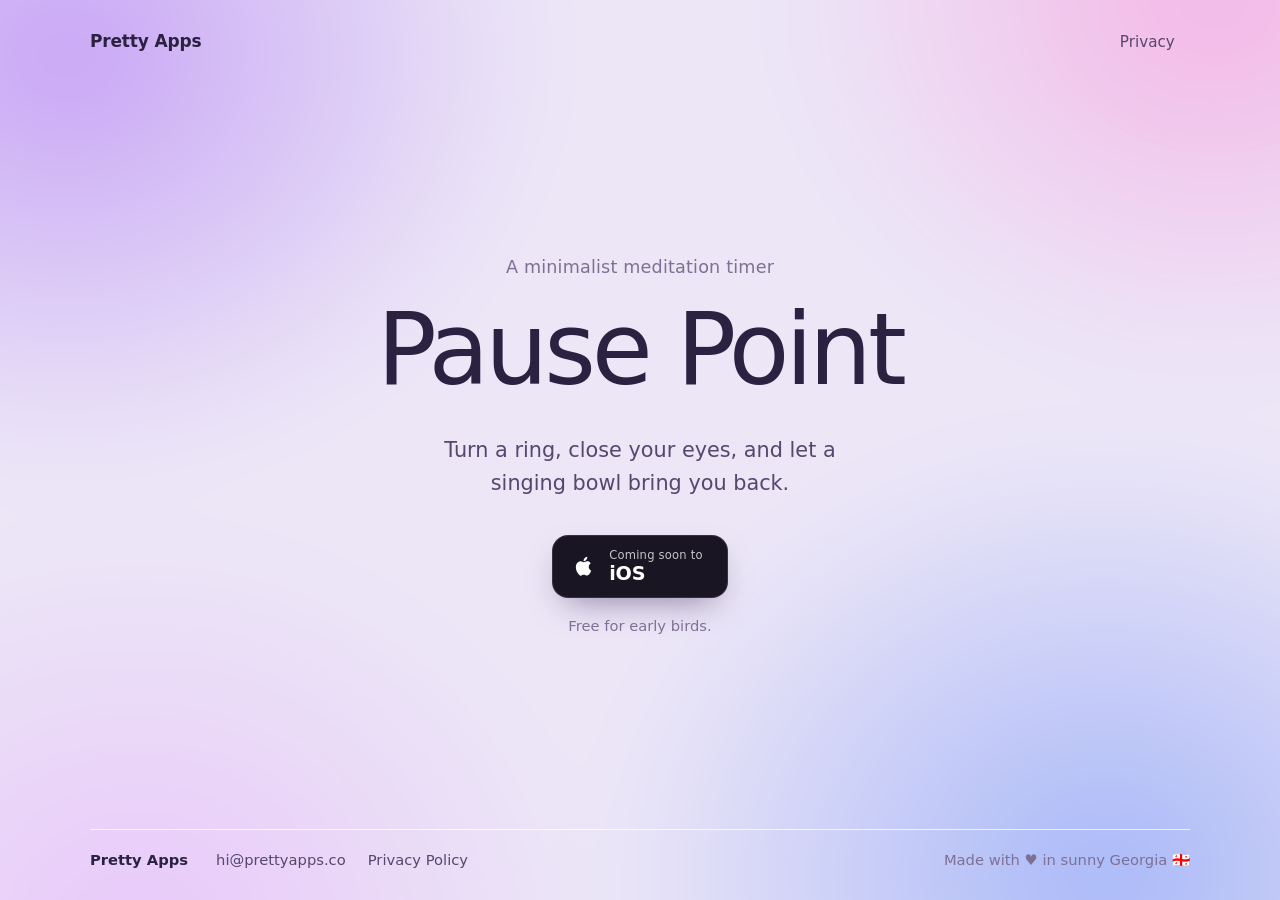
==== commit 5658e682: "Reduce home page to a single coming-soon hero - index.html is now one centered hero: kicker, Pause P" ====
--- a/index.html
+++ b/index.html
@@ -4,7 +4,7 @@
   <meta charset="utf-8">
   <meta name="viewport" content="width=device-width, initial-scale=1, viewport-fit=cover">
   <title>Pause Point — a minimalist meditation timer for iPhone · Pretty Apps</title>
-  <meta name="description" content="Pause Point is a quiet, minimalist meditation timer for iPhone. Turn a ring to set your session, add gentle bells and ambient sounds, and let a singing bowl bring you back. Free for early birds.">
+  <meta name="description" content="Pause Point is a quiet, minimalist meditation timer for iPhone. Coming soon to iOS. Free for early birds.">
   <meta name="theme-color" content="#ece6f6" media="(prefers-color-scheme: light)">
   <meta name="theme-color" content="#1a1327" media="(prefers-color-scheme: dark)">
   <link rel="canonical" href="https://prettyapps.co/">
@@ -12,14 +12,14 @@
   <meta property="og:type" content="website">
   <meta property="og:site_name" content="Pretty Apps">
   <meta property="og:title" content="Pause Point — a minimalist meditation timer">
-  <meta property="og:description" content="Turn a ring, breathe, and let a singing bowl bring you back. A calm meditation timer for iPhone. Free for early birds.">
+  <meta property="og:description" content="Turn a ring, breathe, and let a singing bowl bring you back. Coming soon to iOS. Free for early birds.">
   <meta property="og:url" content="https://prettyapps.co/">
   <meta property="og:image" content="https://prettyapps.co/assets/og-image.png">
   <meta property="og:image:width" content="1200">
   <meta property="og:image:height" content="630">
   <meta name="twitter:card" content="summary_large_image">
   <meta name="twitter:title" content="Pause Point — a minimalist meditation timer">
-  <meta name="twitter:description" content="A calm meditation timer for iPhone. Free for early birds.">
+  <meta name="twitter:description" content="Coming soon to iOS. Free for early birds.">
   <meta name="twitter:image" content="https://prettyapps.co/assets/og-image.png">
 
   <link rel="icon" href="assets/favicon.svg" type="image/svg+xml">
@@ -30,173 +30,43 @@
   <div class="mesh" aria-hidden="true"></div>
 
   <header class="site-header">
-    <div class="wrap">
-      <nav class="nav glass" id="nav" aria-label="Primary">
-        <a class="brand" href="/">Pretty Apps</a>
-        <button class="nav__toggle" type="button" aria-expanded="false" aria-controls="nav-links" aria-label="Toggle menu">
-          <svg class="icon-menu" viewBox="0 0 24 24" fill="none" stroke="currentColor" stroke-width="2" stroke-linecap="round" aria-hidden="true"><path d="M4 7h16M4 12h16M4 17h16"/></svg>
-          <svg class="icon-close" viewBox="0 0 24 24" fill="none" stroke="currentColor" stroke-width="2" stroke-linecap="round" aria-hidden="true"><path d="M6 6l12 12M18 6L6 18"/></svg>
-        </button>
-        <ul class="nav__links" id="nav-links">
-          <li><a href="#features">Features</a></li>
-          <li><a href="#early-birds">Early birds</a></li>
-          <li><a href="privacy.html">Privacy</a></li>
-        </ul>
-      </nav>
-    </div>
+    <nav class="wrap nav" aria-label="Primary">
+      <a class="brand" href="/">Pretty Apps</a>
+      <a class="nav__link" href="privacy.html">Privacy</a>
+    </nav>
   </header>
 
-  <main>
-    <!-- Hero -->
-    <section class="hero" aria-labelledby="hero-title">
-      <div class="wrap hero__inner">
-        <div>
-          <div class="hero__eyebrow">
-            <span class="pill pill--soft"><span class="badge-dot" aria-hidden="true"></span>Coming soon to the App Store</span>
-            <span class="pill pill--soft">Free for early birds</span>
-          </div>
-          <h1 class="hero__title" id="hero-title">
-            <small>A minimalist meditation timer</small>
-            Pause Point
-          </h1>
-          <p class="lede">Turn a ring, close your eyes, and let a singing bowl bring you back. For iPhone.</p>
+  <main class="hero">
+    <div class="wrap hero__inner">
+      <p class="hero__kicker">A minimalist meditation timer</p>
+      <h1 class="hero__title">Pause Point</h1>
+      <p class="lede">Turn a ring, close your eyes, and let a singing bowl bring you back.</p>
 
-          <div class="hero__actions">
-            <!--
-              When Pause Point is live on the App Store, replace the href below with
-              the real link (https://apps.apple.com/app/id…) and remove aria-disabled.
-            -->
-            <a id="app-store-link" class="store-badge" href="#" aria-disabled="true" role="link">
-              <svg viewBox="0 0 24 24" fill="currentColor" aria-hidden="true"><path d="M16.37 12.7c-.02-2.2 1.8-3.26 1.88-3.31-1.03-1.5-2.62-1.71-3.19-1.73-1.36-.14-2.65.8-3.34.8-.69 0-1.75-.78-2.88-.76-1.48.02-2.85.86-3.61 2.19-1.54 2.67-.39 6.63 1.11 8.8.73 1.06 1.6 2.25 2.75 2.2 1.1-.04 1.52-.71 2.85-.71 1.33 0 1.71.71 2.88.69 1.19-.02 1.94-1.08 2.67-2.14.84-1.23 1.19-2.42 1.21-2.48-.03-.01-2.32-.89-2.33-3.55zM14.18 6.24c.6-.74 1.01-1.76.9-2.78-.87.04-1.93.58-2.55 1.31-.56.65-1.05 1.7-.92 2.7.97.07 1.96-.49 2.57-1.23z"/></svg>
-              <span class="store-badge__text">
-                <span class="store-badge__small">Coming soon to the</span>
-                <span class="store-badge__big">App Store</span>
-              </span>
-            </a>
-            <a class="pill pill--ghost" href="#features">See what's inside</a>
-          </div>
-          <p class="hero__note">No subscription. No accounts. Nothing leaves your phone.</p>
-        </div>
-
-      </div>
-    </section>
-
-    <!-- Features -->
-    <section class="section" id="features" aria-labelledby="features-title">
-      <div class="wrap">
-        <div class="section__head">
-          <h2 id="features-title">Everything you need. Nothing you don't.</h2>
-          <p>Pause Point stays out of the way so you can sit. A few careful features, each one tuned to be quiet.</p>
-        </div>
-
-        <div class="grid">
-          <article class="card glass">
-            <h3>Turn the ring</h3>
-            <p>Set your session by turning a ring, from a single minute up to six hours. Add an optional warmup countdown to settle in, and optional interval bells to mark the way.</p>
-          </article>
-
-          <article class="card glass">
-            <h3>Ambient sounds</h3>
-            <p>Sit with a gentle soundscape, or with silence. Four elemental sounds play softly for as long as your session lasts.</p>
-            <ul class="chips" aria-label="Available sounds">
-              <li>Air</li><li>Fire</li><li>Earth</li><li>Water</li>
-            </ul>
-          </article>
-
-          <article class="card glass">
-            <h3>A singing bowl, not an alarm</h3>
-            <p>A gentle singing-bowl bell marks the end of a session. A notification chimes too, so you'll hear it even if the app is in the background or your screen is off.</p>
-          </article>
-
-          <article class="card glass">
-            <h3>Five themes, light and dark</h3>
-            <p>Softly animated gradient backgrounds in five moods. Your Home Screen app icon can match the theme, and every theme has a light and a dark appearance.</p>
-            <ul class="chips" aria-label="Themes">
-              <li><span class="swatch swatch--amethyst" aria-hidden="true"></span>Amethyst</li>
-              <li><span class="swatch swatch--ember" aria-hidden="true"></span>Ember</li>
-              <li><span class="swatch swatch--sol" aria-hidden="true"></span>Sol</li>
-              <li><span class="swatch swatch--forest" aria-hidden="true"></span>Forest</li>
-              <li><span class="swatch swatch--sky" aria-hidden="true"></span>Sky</li>
-            </ul>
-          </article>
-
-          <article class="card glass">
-            <h3>History that encourages</h3>
-            <p>Every completed session is kept on your device. See your streaks, your totals, and a few gentle insights into how your practice is going.</p>
-          </article>
-
-          <article class="card glass">
-            <h3>Mindful Minutes in Apple Health</h3>
-            <p>If you like, Pause Point can log each completed session to Apple Health as Mindful Minutes. It only ever writes mindfulness sessions and never reads anything else.</p>
-          </article>
-        </div>
-      </div>
-    </section>
-
-    <!-- Health + privacy -->
-    <section class="section" id="health" aria-labelledby="health-title">
-      <div class="wrap">
-        <div class="section__head">
-          <h2 id="health-title">Your practice, on your terms.</h2>
-          <p>Pause Point works with Apple Health if you want it to, and keeps everything else to itself.</p>
-        </div>
-
-        <div class="split">
-          <article class="card glass">
-            <h3>Apple Health, optional</h3>
-            <p>Turn on Health logging and every completed session is saved to Apple Health as Mindful Minutes. Pause Point only writes mindfulness sessions and never reads any other Health data, and you can switch it off at any time.</p>
-          </article>
-
-          <article class="card glass">
-            <h3>Private by design</h3>
-            <p>No accounts, no analytics, no ads, no tracking. Your session history lives on your device, and there are no servers on our side for it to go to. Read the <a href="privacy.html">Privacy Policy</a>.</p>
-          </article>
-        </div>
-      </div>
-    </section>
-
-    <!-- Early birds -->
-    <section class="section" id="early-birds" aria-labelledby="early-title">
-      <div class="wrap">
-        <div class="callout glass">
-          <span class="pill pill--soft">Launch offer</span>
-          <h2 id="early-title">Free for early birds.</h2>
-          <p>Pause Point is launching free. No subscription, no account, and nothing to keep track of. Just sit.</p>
-          <a class="pill pill--primary" href="#app-store-link">Coming soon to the App Store</a>
-        </div>
-      </div>
-    </section>
+      <!--
+        When Pause Point is live on the App Store, replace the href below with
+        the real link (https://apps.apple.com/app/id…), remove aria-disabled,
+        and change the label to "Download on the App Store".
+      -->
+      <a id="app-store-link" class="store-badge" href="#" aria-disabled="true" role="link">
+        <svg viewBox="0 0 24 24" fill="currentColor" aria-hidden="true"><path d="M16.37 12.7c-.02-2.2 1.8-3.26 1.88-3.31-1.03-1.5-2.62-1.71-3.19-1.73-1.36-.14-2.65.8-3.34.8-.69 0-1.75-.78-2.88-.76-1.48.02-2.85.86-3.61 2.19-1.54 2.67-.39 6.63 1.11 8.8.73 1.06 1.6 2.25 2.75 2.2 1.1-.04 1.52-.71 2.85-.71 1.33 0 1.71.71 2.88.69 1.19-.02 1.94-1.08 2.67-2.14.84-1.23 1.19-2.42 1.21-2.48-.03-.01-2.32-.89-2.33-3.55zM14.18 6.24c.6-.74 1.01-1.76.9-2.78-.87.04-1.93.58-2.55 1.31-.56.65-1.05 1.7-.92 2.7.97.07 1.96-.49 2.57-1.23z"/></svg>
+        <span class="store-badge__text">
+          <span class="store-badge__small">Coming soon to</span>
+          <span class="store-badge__big">iOS</span>
+        </span>
+      </a>
+      <p class="hero__note">Free for early birds.</p>
+    </div>
   </main>
 
   <footer class="site-footer">
-    <div class="wrap">
-      <div class="footer glass">
-        <div class="footer__brand">Pretty Apps</div>
-        <ul class="footer__links">
-          <li><a href="mailto:hi@prettyapps.co">hi@prettyapps.co</a></li>
-          <li><a href="privacy.html">Privacy Policy</a></li>
-        </ul>
-        <p class="footer__made">Made with ♥ in sunny Georgia 🇬🇪 · © <span id="year">2026</span> Pretty Apps</p>
-      </div>
+    <div class="wrap footer">
+      <span class="footer__brand">Pretty Apps</span>
+      <nav class="footer__links" aria-label="Footer">
+        <a href="mailto:hi@prettyapps.co">hi@prettyapps.co</a>
+        <a href="privacy.html">Privacy Policy</a>
+      </nav>
+      <p class="footer__made">Made with ♥ in sunny Georgia 🇬🇪</p>
     </div>
   </footer>
-
-  <script>
-    (function () {
-      var nav = document.getElementById('nav');
-      var btn = nav.querySelector('.nav__toggle');
-      btn.addEventListener('click', function () {
-        var open = nav.classList.toggle('is-open');
-        btn.setAttribute('aria-expanded', open ? 'true' : 'false');
-      });
-      nav.querySelectorAll('.nav__links a').forEach(function (a) {
-        a.addEventListener('click', function () {
-          nav.classList.remove('is-open');
-          btn.setAttribute('aria-expanded', 'false');
-        });
-      });
-      document.getElementById('year').textContent = new Date().getFullYear();
-    })();
-  </script>
 </body>
 </html>
--- a/styles.css
+++ b/styles.css
@@ -13,7 +13,6 @@
   --ink-muted: #7d7094;
   --accent: #8a4dc4;
   --accent-deep: #6b3a9e;
-  --accent-soft: #c9a7e6;
 
   --glass: rgba(255, 255, 255, 0.52);
   --glass-strong: rgba(255, 255, 255, 0.72);
@@ -39,7 +38,6 @@
     --ink-muted: #9f90b8;
     --accent: #c99cf3;
     --accent-deep: #e2c6ff;
-    --accent-soft: #6b4a9c;
 
     --glass: rgba(255, 255, 255, 0.07);
     --glass-strong: rgba(255, 255, 255, 0.11);
@@ -66,6 +64,10 @@
 
 body {
   margin: 0;
+  min-height: 100vh;
+  min-height: 100dvh;
+  display: flex;
+  flex-direction: column;
   font-family: var(--font);
   font-size: 17px;
   line-height: 1.6;
@@ -73,8 +75,6 @@
   background: var(--bg);
   -webkit-font-smoothing: antialiased;
   overflow-x: hidden;
-  min-height: 100vh;
-  position: relative;
 }
 
 /* Soft mesh gradient, painted once behind everything and slowly drifting. */
@@ -105,16 +105,12 @@
   html { scroll-behavior: auto; }
 }
 
-h1, h2, h3 {
-  font-weight: 500;
-  letter-spacing: -0.02em;
-  line-height: 1.12;
-  margin: 0 0 0.5em;
-}
-
-h1 { font-size: clamp(2.8rem, 8vw, 5.4rem); font-weight: 300; letter-spacing: -0.035em; }
-h2 { font-size: clamp(1.9rem, 4.5vw, 2.8rem); font-weight: 300; }
-h3 { font-size: 1.2rem; font-weight: 600; letter-spacing: -0.01em; }
+h1, h2 {
+  font-weight: 300;
+  letter-spacing: -0.03em;
+  line-height: 1.1;
+  margin: 0 0 0.4em;
+}
 
 p { margin: 0 0 1em; }
 a { color: var(--accent-deep); text-decoration: none; }
@@ -130,25 +126,6 @@
   width: min(100% - 2 * var(--pad), var(--max));
   margin-inline: auto;
 }
-
-.muted { color: var(--ink-muted); }
-.lede {
-  font-size: clamp(1.1rem, 2.3vw, 1.35rem);
-  color: var(--ink-soft);
-  max-width: 34ch;
-  font-weight: 400;
-}
-
-.visually-hidden {
-  position: absolute !important;
-  width: 1px; height: 1px;
-  overflow: hidden; clip: rect(0 0 0 0);
-  white-space: nowrap;
-}
-
-/* --------------------------------------------------------------------------
-   Glass
-   -------------------------------------------------------------------------- */
 
 .glass {
   background: var(--glass);
@@ -160,21 +137,123 @@
 }
 
 /* --------------------------------------------------------------------------
-   Pills & buttons
+   Header
+   -------------------------------------------------------------------------- */
+
+.site-header { padding: 22px 0 0; }
+
+.nav {
+  display: flex;
+  align-items: center;
+  justify-content: space-between;
+  gap: 16px;
+}
+
+.brand {
+  color: var(--ink);
+  font-weight: 600;
+  letter-spacing: -0.01em;
+}
+.brand:hover { text-decoration: none; }
+
+.nav__link {
+  padding: 0.5em 1em;
+  border-radius: 999px;
+  color: var(--ink-soft);
+  font-weight: 500;
+  font-size: 0.95rem;
+  transition: background 0.2s ease, color 0.2s ease;
+}
+.nav__link:hover,
+.nav__link[aria-current="page"] {
+  color: var(--ink);
+  background: var(--glass-strong);
+  text-decoration: none;
+}
+
+/* --------------------------------------------------------------------------
+   Hero (home)
+   -------------------------------------------------------------------------- */
+
+.hero {
+  flex: 1;
+  display: grid;
+  place-items: center;
+  padding: clamp(40px, 8vh, 96px) 0;
+}
+
+.hero__inner {
+  max-width: 40rem;
+  text-align: center;
+}
+
+.hero__kicker {
+  margin: 0 0 14px;
+  font-size: clamp(0.95rem, 1.6vw, 1.1rem);
+  font-weight: 500;
+  letter-spacing: 0.01em;
+  color: var(--ink-muted);
+}
+
+.hero__title {
+  font-size: clamp(3.2rem, 11vw, 6.2rem);
+  font-weight: 200;
+  letter-spacing: -0.04em;
+  margin: 0 0 0.3em;
+}
+
+.lede {
+  font-size: clamp(1.1rem, 2.2vw, 1.3rem);
+  color: var(--ink-soft);
+  max-width: 30ch;
+  margin: 0 auto 34px;
+}
+
+.hero__note {
+  margin: 16px 0 0;
+  font-size: 0.92rem;
+  color: var(--ink-muted);
+}
+
+/* App Store badge — swap href on #app-store-link when the app is live. */
+.store-badge {
+  display: inline-flex;
+  align-items: center;
+  gap: 12px;
+  padding: 13px 24px 13px 18px;
+  border-radius: 16px;
+  color: #fff;
+  background: #1a1523;
+  border: 1px solid rgba(255, 255, 255, 0.12);
+  line-height: 1.1;
+  box-shadow: 0 14px 34px -14px rgba(40, 20, 70, 0.55);
+  transition: transform 0.2s ease;
+}
+.store-badge:hover { text-decoration: none; transform: translateY(-1px); }
+.store-badge svg { width: 26px; height: 26px; }
+.store-badge__text { display: flex; flex-direction: column; gap: 2px; text-align: left; }
+.store-badge__small { font-size: 0.72rem; opacity: 0.75; letter-spacing: 0.02em; }
+.store-badge__big { font-size: 1.2rem; font-weight: 600; letter-spacing: -0.01em; }
+.store-badge[aria-disabled="true"] { cursor: default; }
+.store-badge[aria-disabled="true"]:hover { transform: none; }
+
+@media (prefers-color-scheme: dark) {
+  .store-badge { background: #f4edfb; color: #1a1327; border-color: transparent; }
+}
+
+/* --------------------------------------------------------------------------
+   Pills
    -------------------------------------------------------------------------- */
 
 .pill {
   display: inline-flex;
   align-items: center;
-  gap: 0.55em;
   padding: 0.7em 1.35em;
   border-radius: 999px;
   font-weight: 600;
   font-size: 0.95rem;
   line-height: 1;
-  border: 1px solid transparent;
-  white-space: nowrap;
-  transition: transform 0.2s ease, box-shadow 0.2s ease, background 0.2s ease;
+  transition: transform 0.2s ease, box-shadow 0.2s ease;
 }
 .pill:hover { text-decoration: none; transform: translateY(-1px); }
 
@@ -183,319 +262,46 @@
   background: linear-gradient(135deg, #7d4ca8, #c357d8);
   box-shadow: 0 10px 28px -10px rgba(140, 70, 190, 0.7);
 }
-.pill--primary:hover { box-shadow: 0 14px 32px -10px rgba(140, 70, 190, 0.8); }
-
-.pill--ghost {
-  color: var(--ink);
-  background: var(--glass-strong);
-  border-color: var(--glass-border);
-}
-
-.pill--soft {
-  color: var(--accent-deep);
-  background: rgba(255, 255, 255, 0.45);
-  border-color: var(--glass-border);
-  font-size: 0.85rem;
-  padding: 0.55em 1.05em;
-}
-@media (prefers-color-scheme: dark) {
-  .pill--soft { background: rgba(255, 255, 255, 0.09); }
-}
-
-.pill svg { width: 1.15em; height: 1.15em; flex: none; }
-
-.badge-dot {
-  width: 0.55em; height: 0.55em; border-radius: 50%;
-  background: currentColor; opacity: 0.8;
-}
-
-/* --------------------------------------------------------------------------
-   Header / nav
-   -------------------------------------------------------------------------- */
-
-.site-header {
-  position: sticky;
-  top: 0;
-  z-index: 10;
-  padding: 14px 0;
-}
-
-.nav {
-  display: flex;
-  align-items: center;
-  justify-content: space-between;
-  gap: 16px;
-  padding: 10px 14px 10px 16px;
-  border-radius: 999px;
-}
-
-.brand {
-  display: inline-flex;
-  align-items: center;
-  gap: 10px;
-  color: var(--ink);
-  font-weight: 600;
-  letter-spacing: -0.01em;
-}
-.brand:hover { text-decoration: none; }
-
-.nav__links {
-  display: flex;
-  align-items: center;
-  gap: 4px;
-  list-style: none;
-  margin: 0; padding: 0;
-}
-.nav__links a {
-  display: inline-block;
-  padding: 0.55em 0.95em;
-  border-radius: 999px;
-  color: var(--ink-soft);
-  font-weight: 500;
-  font-size: 0.95rem;
-}
-.nav__links a:hover,
-.nav__links a[aria-current="page"] {
-  color: var(--ink);
-  background: rgba(255, 255, 255, 0.5);
-  text-decoration: none;
-}
-@media (prefers-color-scheme: dark) {
-  .nav__links a:hover,
-  .nav__links a[aria-current="page"] { background: rgba(255, 255, 255, 0.1); }
-}
-
-.nav__toggle {
-  display: none;
-  appearance: none;
-  border: 0;
-  background: transparent;
-  color: var(--ink);
-  width: 42px; height: 42px;
-  border-radius: 50%;
-  cursor: pointer;
-  align-items: center;
-  justify-content: center;
-}
-.nav__toggle svg { width: 22px; height: 22px; }
-.nav__toggle .icon-close { display: none; }
-.nav__toggle[aria-expanded="true"] .icon-menu { display: none; }
-.nav__toggle[aria-expanded="true"] .icon-close { display: block; }
-
-@media (max-width: 680px) {
-  .nav { flex-wrap: wrap; border-radius: 26px; }
-  .nav__toggle { display: inline-flex; }
-  .nav__links {
-    display: none;
-    flex-direction: column;
-    align-items: stretch;
-    width: 100%;
-    padding: 6px 0 4px;
-    border-top: 1px solid var(--glass-border);
-    margin-top: 6px;
-  }
-  .nav__links a { display: block; padding: 0.8em 1em; }
-  .nav.is-open .nav__links { display: flex; }
-}
-
-/* --------------------------------------------------------------------------
-   Hero
-   -------------------------------------------------------------------------- */
-
-.hero {
-  padding: clamp(40px, 8vw, 96px) 0 clamp(48px, 8vw, 96px);
-}
-
-.hero__inner {
-  max-width: 44rem;
-  margin-inline: auto;
-  text-align: center;
-}
-.hero__inner .lede { margin-inline: auto; }
-.hero__eyebrow { justify-content: center; }
-.hero__actions { justify-content: center; }
-
-.hero__eyebrow {
+
+/* --------------------------------------------------------------------------
+   Footer
+   -------------------------------------------------------------------------- */
+
+.site-footer { padding: 0 0 28px; }
+
+.footer {
   display: flex;
   flex-wrap: wrap;
-  gap: 10px;
-  margin-bottom: 22px;
-}
-
-.hero__title { margin-bottom: 0.25em; }
-.hero__title small {
-  display: block;
-  font-size: 0.34em;
-  font-weight: 500;
-  letter-spacing: 0.01em;
-  color: var(--ink-muted);
-  margin-bottom: 0.6em;
-}
-
-.hero__actions {
-  display: flex;
-  flex-wrap: wrap;
-  align-items: center;
-  gap: 12px;
-  margin-top: 28px;
-}
-
-.hero__note {
-  font-size: 0.9rem;
-  color: var(--ink-muted);
-  margin: 14px 0 0;
-}
-
-/* App Store badge — swap href on #app-store-link when the app is live. */
-.store-badge {
-  display: inline-flex;
-  align-items: center;
-  gap: 12px;
-  padding: 12px 22px 12px 16px;
-  border-radius: 16px;
-  color: #fff;
-  background: #1a1523;
-  border: 1px solid rgba(255, 255, 255, 0.12);
-  line-height: 1.1;
-  transition: transform 0.2s ease, opacity 0.2s ease;
-}
-.store-badge:hover { text-decoration: none; transform: translateY(-1px); }
-.store-badge svg { width: 26px; height: 26px; }
-.store-badge__text { display: flex; flex-direction: column; gap: 2px; }
-.store-badge__small { font-size: 0.7rem; opacity: 0.75; letter-spacing: 0.02em; }
-.store-badge__big { font-size: 1.15rem; font-weight: 600; letter-spacing: -0.01em; }
-.store-badge[aria-disabled="true"] { cursor: default; opacity: 0.92; }
-.store-badge[aria-disabled="true"]:hover { transform: none; }
-
-
-
-/* --------------------------------------------------------------------------
-   Sections
-   -------------------------------------------------------------------------- */
-
-.section { padding: clamp(36px, 7vw, 88px) 0; }
-
-.section__head {
-  max-width: 60ch;
-  margin-bottom: clamp(24px, 4vw, 44px);
-}
-.section__head p {
-  color: var(--ink-soft);
-  font-size: 1.08rem;
-}
-
-.grid {
-  display: grid;
-  grid-template-columns: repeat(auto-fit, minmax(min(100%, 280px), 1fr));
-  gap: 18px;
-}
-
-.card {
-  padding: 28px 26px;
-  display: flex;
-  flex-direction: column;
-  gap: 12px;
-}
-.card p { margin: 0; color: var(--ink-soft); }
-.card h3 { margin: 0; }
-
-.chips {
-  display: flex;
-  flex-wrap: wrap;
-  gap: 8px;
-  margin-top: 6px;
-  padding: 0;
-  list-style: none;
-}
-.chips li {
-  font-size: 0.82rem;
-  font-weight: 600;
-  padding: 0.4em 0.85em;
-  border-radius: 999px;
-  background: rgba(255,255,255,0.55);
-  border: 1px solid var(--glass-border);
-  color: var(--ink-soft);
-  display: inline-flex;
-  align-items: center;
-  gap: 0.5em;
-}
-@media (prefers-color-scheme: dark) {
-  .chips li { background: rgba(255,255,255,0.08); }
-}
-
-.swatch {
-  width: 12px; height: 12px;
-  border-radius: 50%;
-  flex: none;
-  box-shadow: inset 0 0 0 1px rgba(0,0,0,0.08);
-}
-.swatch--amethyst { background: linear-gradient(135deg, #7a4aa0, #cf5de0); }
-.swatch--ember    { background: linear-gradient(135deg, #b6402f, #f2a05a); }
-.swatch--sol      { background: linear-gradient(135deg, #e9a13b, #ffd97a); }
-.swatch--forest   { background: linear-gradient(135deg, #2f6b4f, #8fd3a6); }
-.swatch--sky      { background: linear-gradient(135deg, #3c7fd6, #a6d8ff); }
-
-/* Two-column feature rows (Health / privacy) */
-.split {
-  display: grid;
-  grid-template-columns: 1fr 1fr;
-  gap: 18px;
-}
-@media (max-width: 760px) { .split { grid-template-columns: 1fr; } }
-
-.split .card { padding: 32px 30px; }
-
-/* Early-bird callout */
-.callout {
-  padding: clamp(28px, 5vw, 48px);
-  text-align: center;
-  display: flex;
-  flex-direction: column;
-  align-items: center;
-  gap: 14px;
-}
-.callout h2 { margin: 0; }
-.callout p { max-width: 52ch; color: var(--ink-soft); margin: 0; }
-
-/* --------------------------------------------------------------------------
-   Footer
-   -------------------------------------------------------------------------- */
-
-.site-footer {
-  padding: clamp(28px, 6vw, 64px) 0 40px;
-}
-
-.footer {
-  padding: 28px 30px;
-  display: grid;
-  grid-template-columns: 1fr auto;
-  align-items: center;
-  gap: 18px 32px;
-}
-.footer__brand { font-weight: 600; }
-.footer__links {
-  display: flex; flex-wrap: wrap; gap: 6px 22px;
-  list-style: none; margin: 0; padding: 0;
-  font-size: 0.95rem;
-}
+  align-items: center;
+  gap: 8px 28px;
+  padding-top: 18px;
+  border-top: 1px solid var(--glass-border);
+  font-size: 0.92rem;
+  color: var(--ink-muted);
+}
+.footer__brand { font-weight: 600; color: var(--ink); }
+.footer__links { display: flex; flex-wrap: wrap; gap: 6px 22px; }
 .footer__links a { color: var(--ink-soft); }
-.footer__made {
-  grid-column: 1 / -1;
-  margin: 0;
-  font-size: 0.9rem;
-  color: var(--ink-muted);
-}
-@media (max-width: 560px) {
-  .footer { grid-template-columns: 1fr; }
+.footer__made { margin: 0 0 0 auto; }
+
+@media (max-width: 600px) {
+  .footer { flex-direction: column; align-items: flex-start; gap: 10px; }
+  .footer__made { margin-left: 0; }
 }
 
 /* --------------------------------------------------------------------------
    Document pages (privacy, 404)
    -------------------------------------------------------------------------- */
+
+.page {
+  flex: 1;
+  width: min(100% - 2 * var(--pad), var(--max));
+  margin-inline: auto;
+}
 
 .doc {
   max-width: 72ch;
-  margin: clamp(24px, 5vw, 56px) auto clamp(48px, 8vw, 96px);
+  margin: clamp(28px, 5vw, 56px) auto clamp(36px, 6vw, 72px);
   padding: clamp(28px, 5vw, 56px);
 }
 .doc h1 {
@@ -505,8 +311,8 @@
 .doc h2 {
   font-size: 1.45rem;
   font-weight: 600;
+  letter-spacing: -0.015em;
   margin: 2em 0 0.6em;
-  letter-spacing: -0.015em;
 }
 .doc p, .doc li { color: var(--ink-soft); }
 .doc ul { padding-left: 1.2em; }
@@ -526,11 +332,15 @@
   margin: 0 0 1.5em;
 }
 @media (prefers-color-scheme: dark) { .toc { background: rgba(255,255,255,0.06); } }
-.toc strong { display: block; margin-bottom: 8px; font-size: 0.9rem; letter-spacing: 0.06em; text-transform: uppercase; color: var(--ink-muted); }
-.toc ol {
-  margin: 0; padding-left: 1.3em;
-  columns: 2; column-gap: 24px;
-}
+.toc strong {
+  display: block;
+  margin-bottom: 8px;
+  font-size: 0.9rem;
+  letter-spacing: 0.06em;
+  text-transform: uppercase;
+  color: var(--ink-muted);
+}
+.toc ol { margin: 0; padding-left: 1.3em; columns: 2; column-gap: 24px; }
 .toc li { margin: 0 0 0.3em; break-inside: avoid; }
 @media (max-width: 520px) { .toc ol { columns: 1; } }
 
@@ -545,10 +355,10 @@
 
 /* 404 */
 .notfound {
-  text-align: center;
-  align-items: center;
   display: flex;
   flex-direction: column;
+  align-items: center;
+  text-align: center;
   gap: 8px;
 }
 .notfound__code {
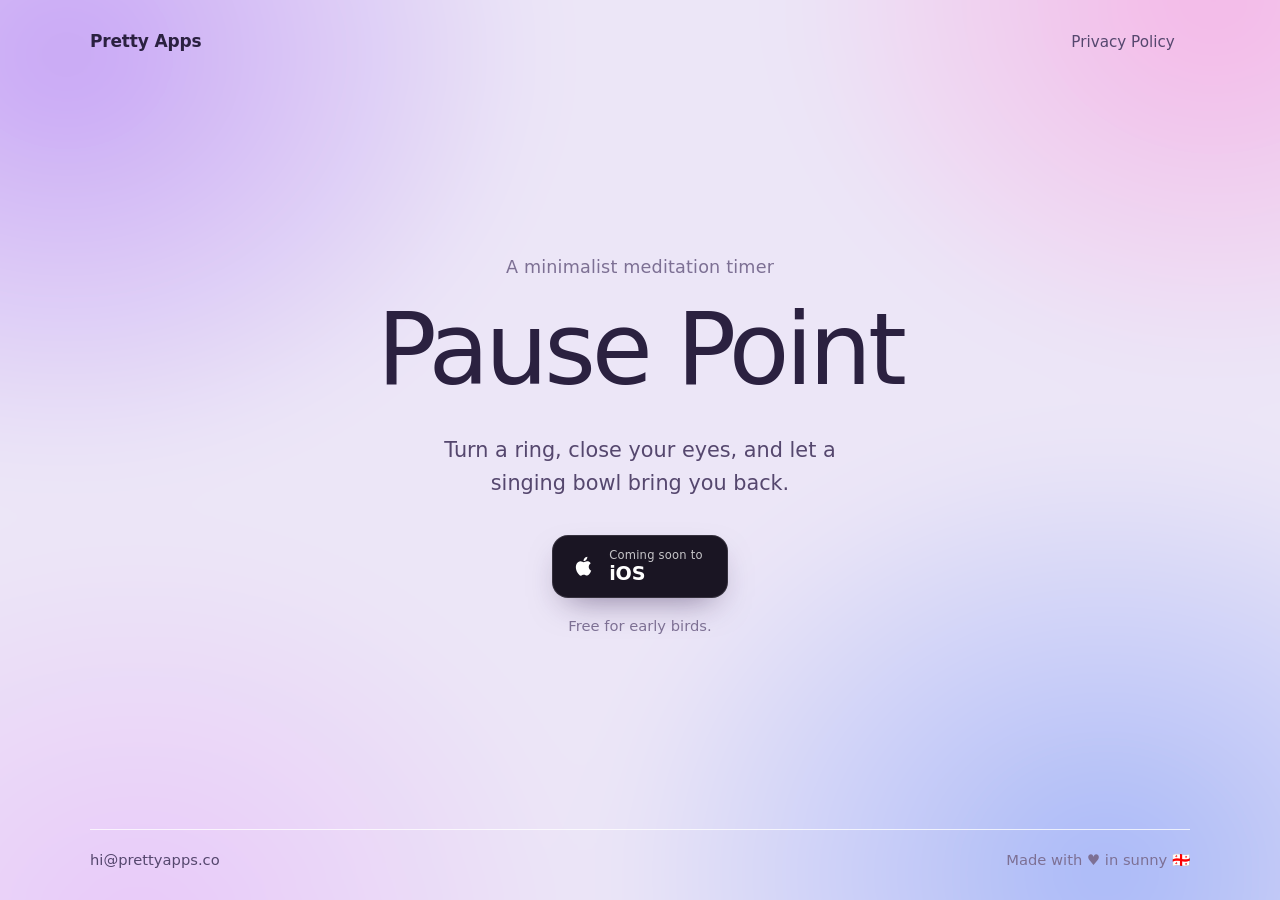
==== commit 8ba65f16: "Trim footer to email and flag, rename header link to Privacy Policy Co-Authored-By: Claude Fable 5.1" ====
--- a/index.html
+++ b/index.html
@@ -32,7 +32,7 @@
   <header class="site-header">
     <nav class="wrap nav" aria-label="Primary">
       <a class="brand" href="/">Pretty Apps</a>
-      <a class="nav__link" href="privacy.html">Privacy</a>
+      <a class="nav__link" href="privacy.html">Privacy Policy</a>
     </nav>
   </header>
 
@@ -60,12 +60,10 @@
 
   <footer class="site-footer">
     <div class="wrap footer">
-      <span class="footer__brand">Pretty Apps</span>
       <nav class="footer__links" aria-label="Footer">
         <a href="mailto:hi@prettyapps.co">hi@prettyapps.co</a>
-        <a href="privacy.html">Privacy Policy</a>
       </nav>
-      <p class="footer__made">Made with ♥ in sunny Georgia 🇬🇪</p>
+      <p class="footer__made">Made with ♥ in sunny 🇬🇪</p>
     </div>
   </footer>
 </body>
--- a/styles.css
+++ b/styles.css
@@ -279,7 +279,6 @@
   font-size: 0.92rem;
   color: var(--ink-muted);
 }
-.footer__brand { font-weight: 600; color: var(--ink); }
 .footer__links { display: flex; flex-wrap: wrap; gap: 6px 22px; }
 .footer__links a { color: var(--ink-soft); }
 .footer__made { margin: 0 0 0 auto; }
